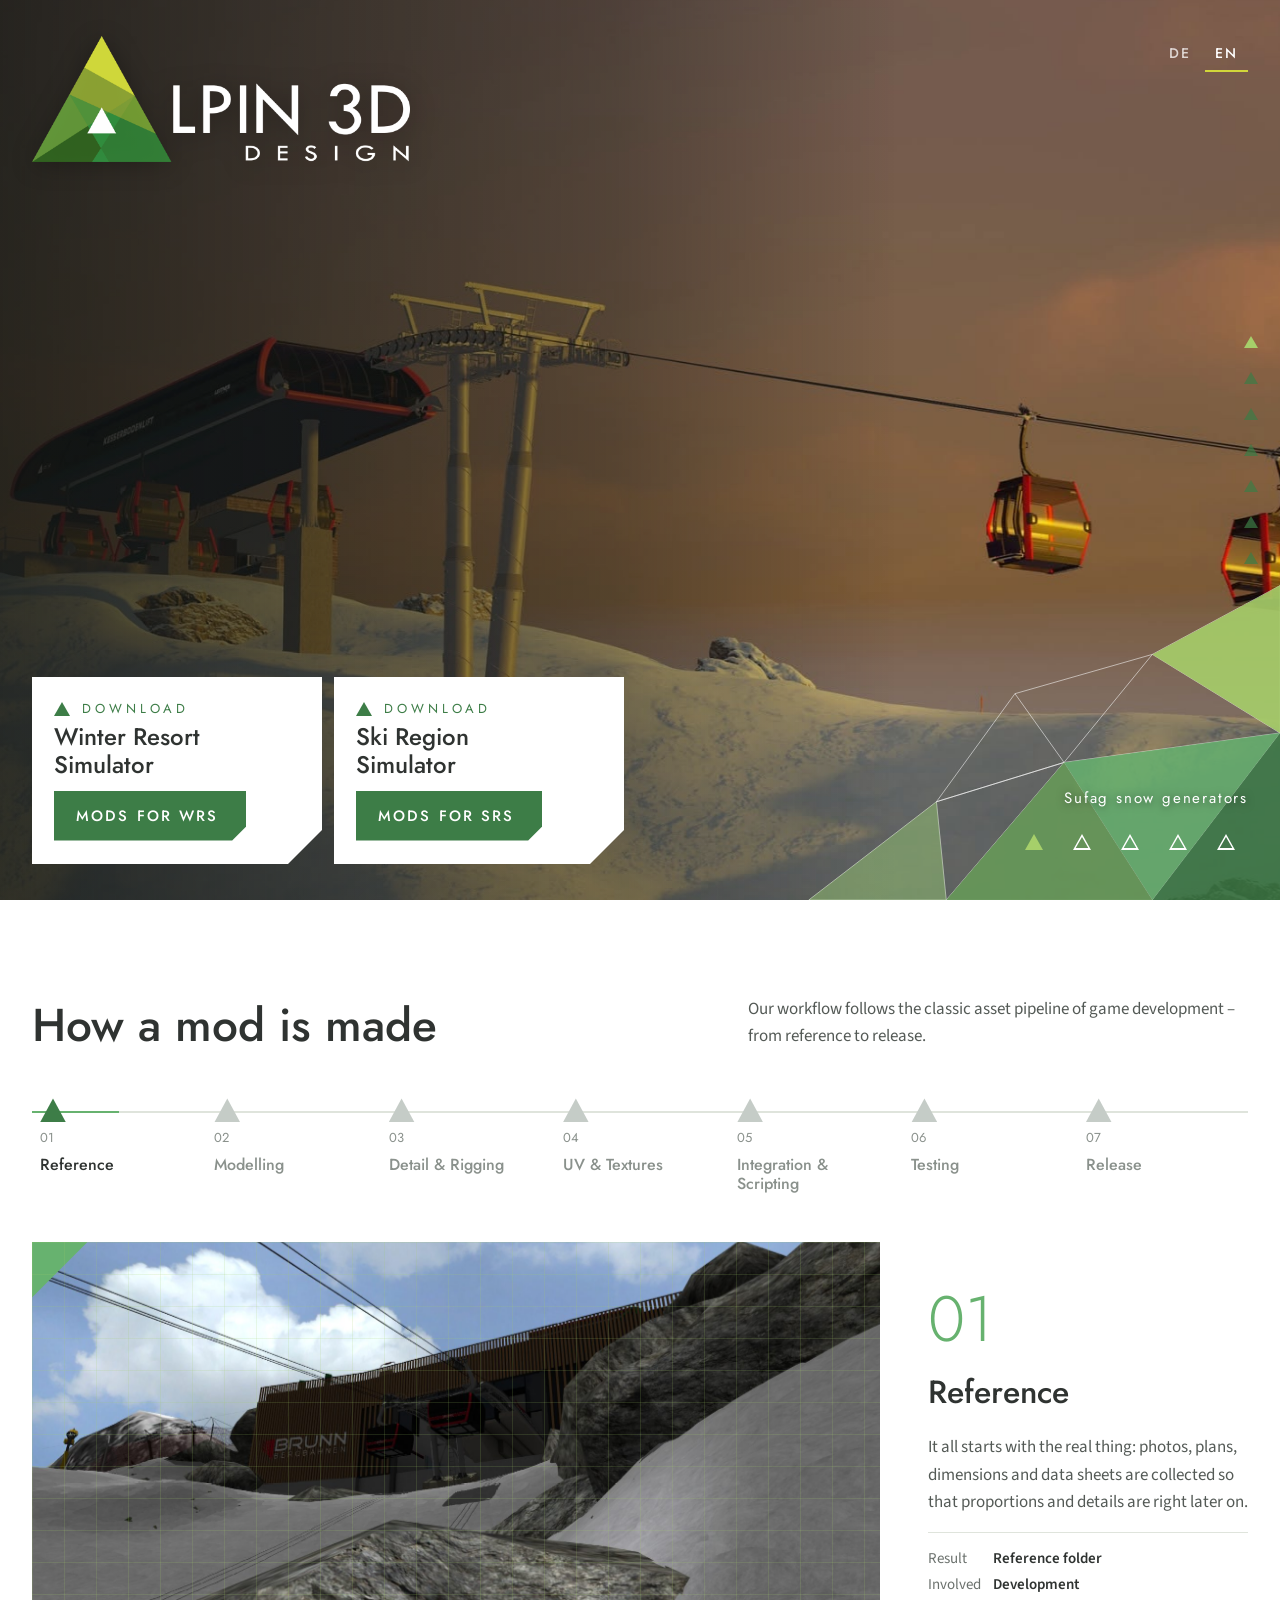
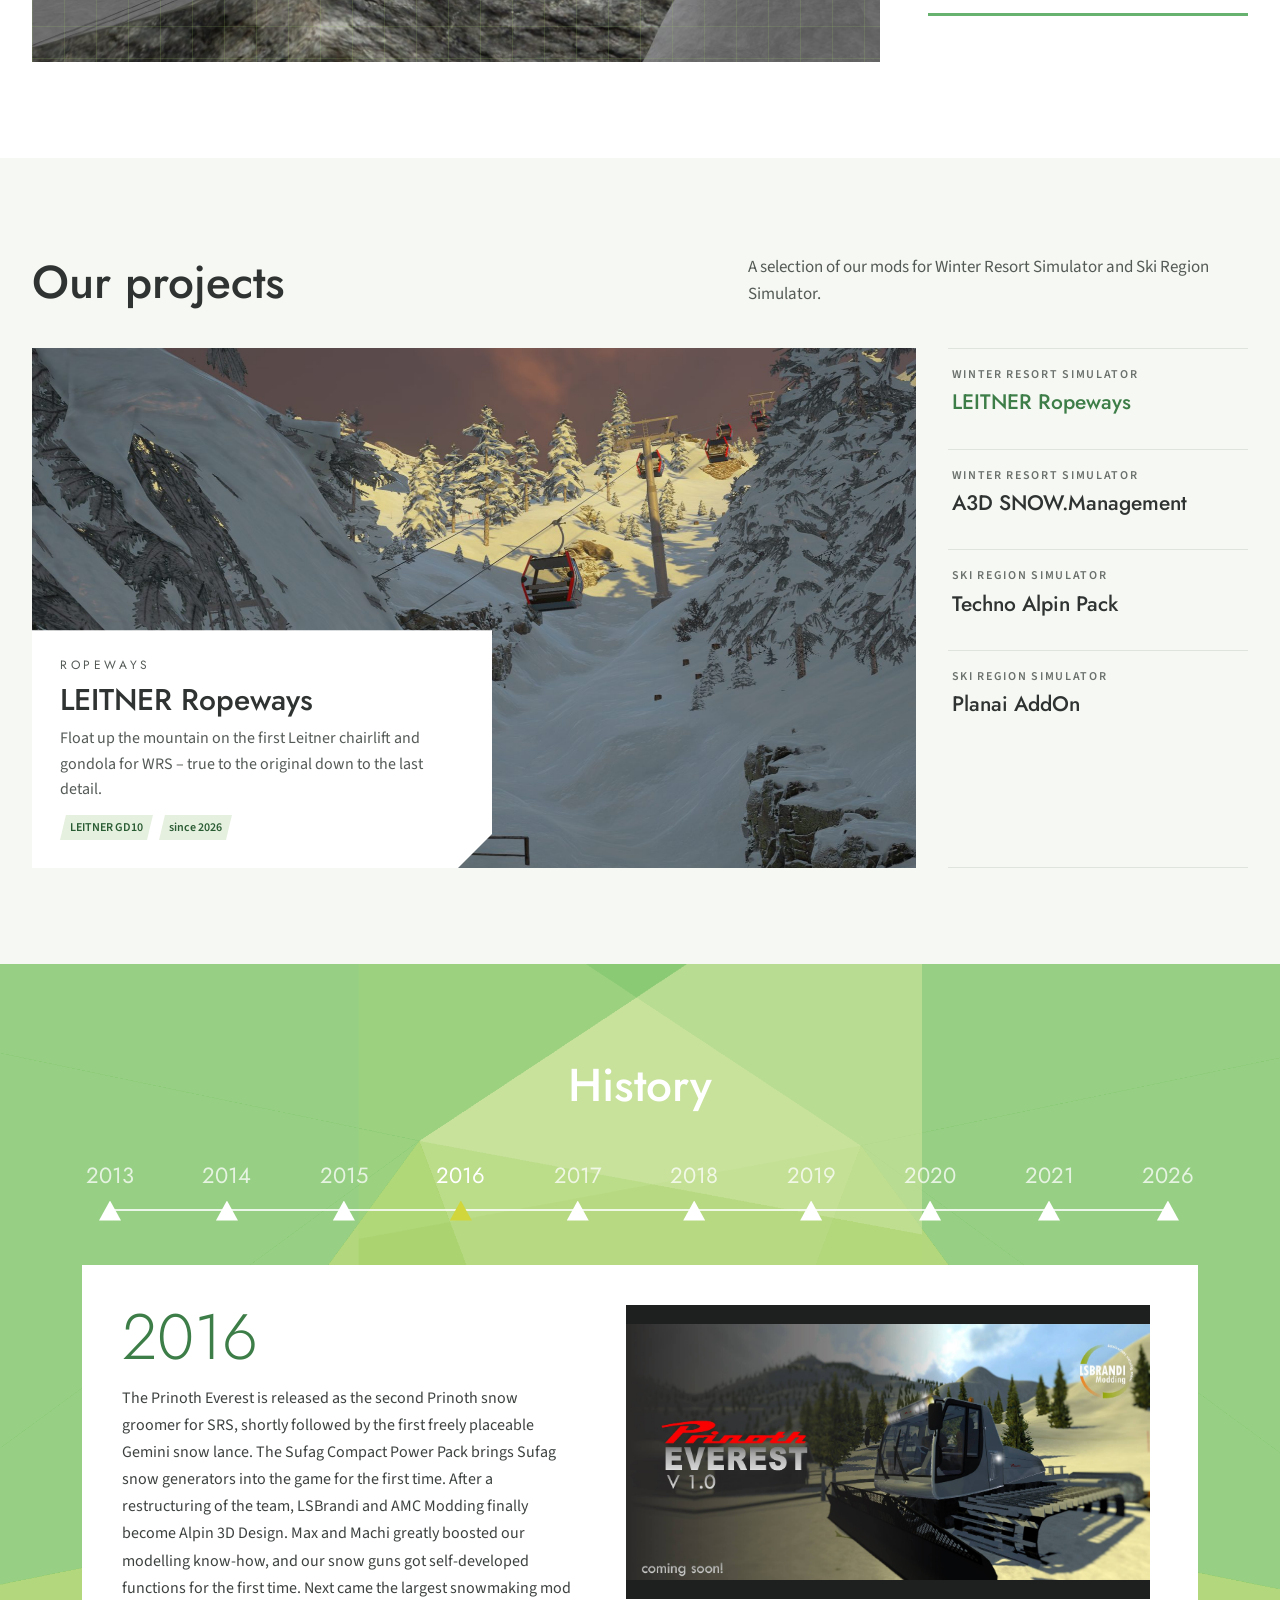
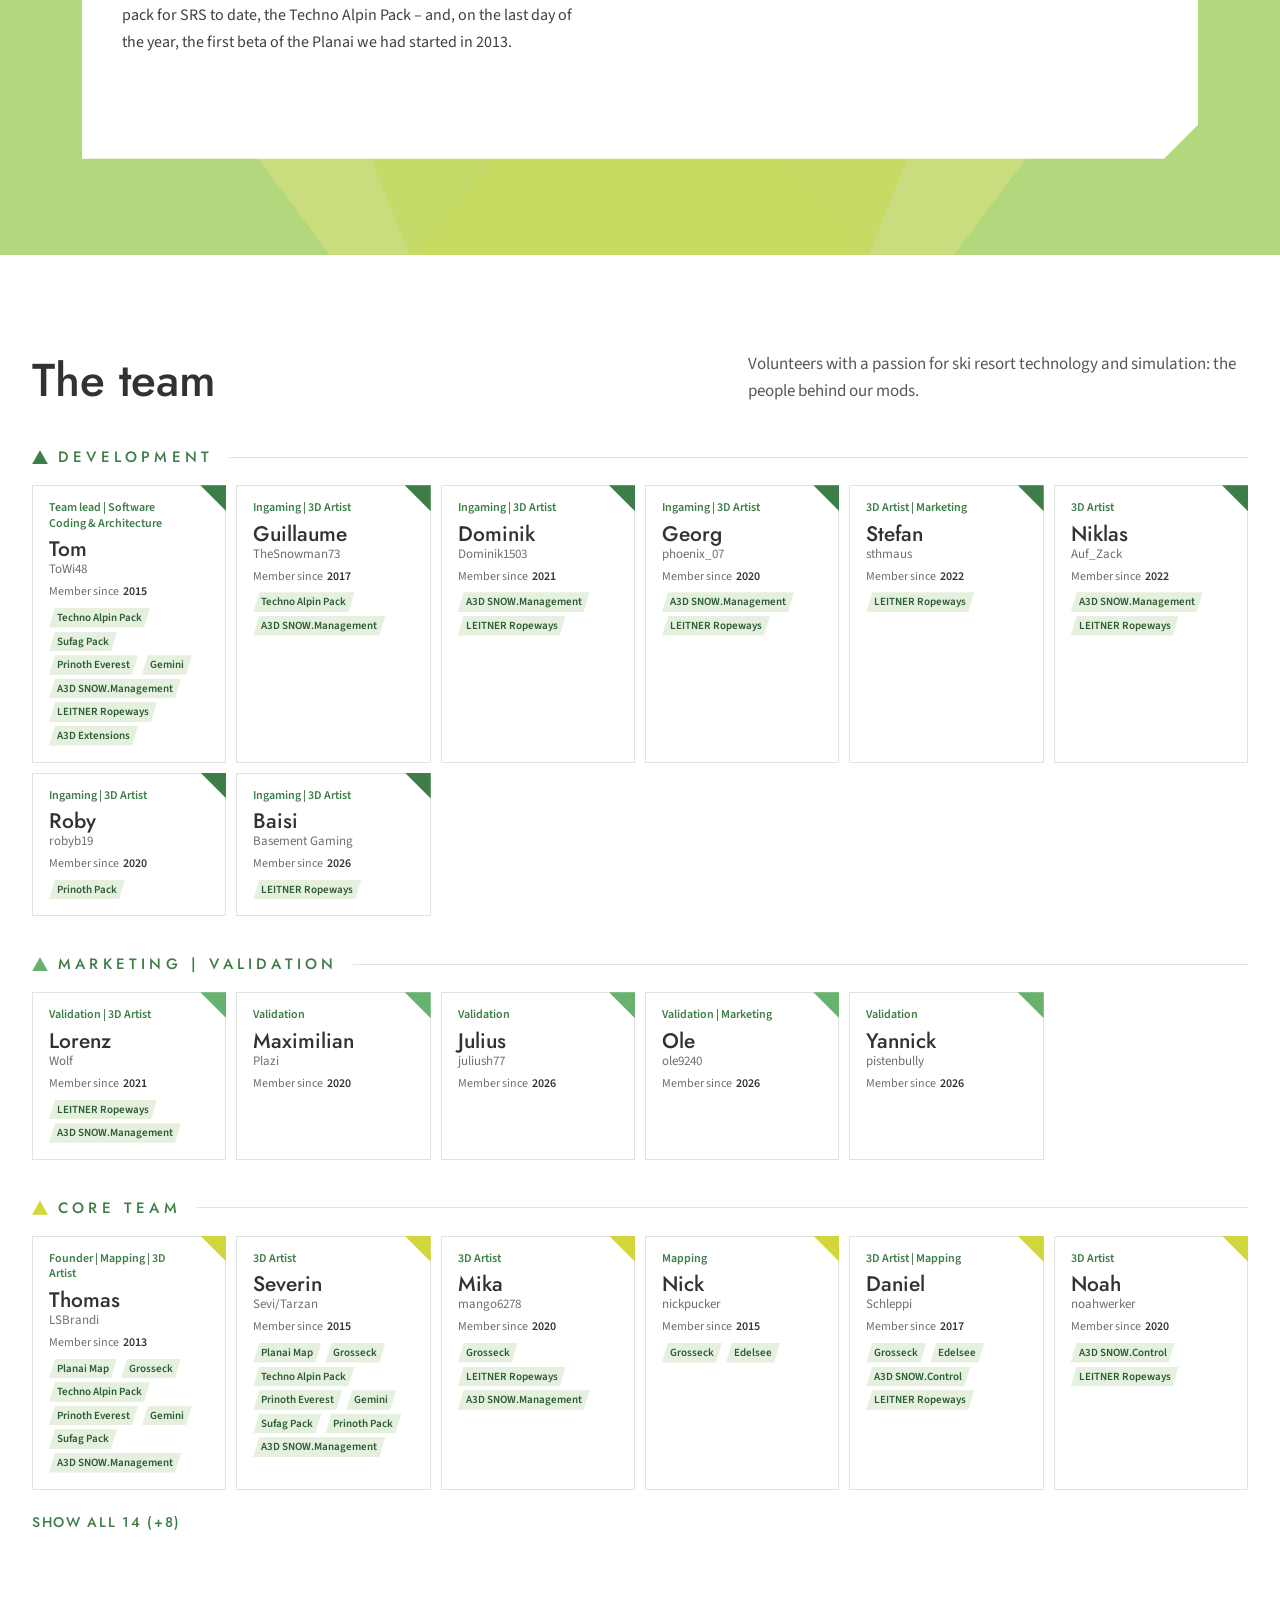
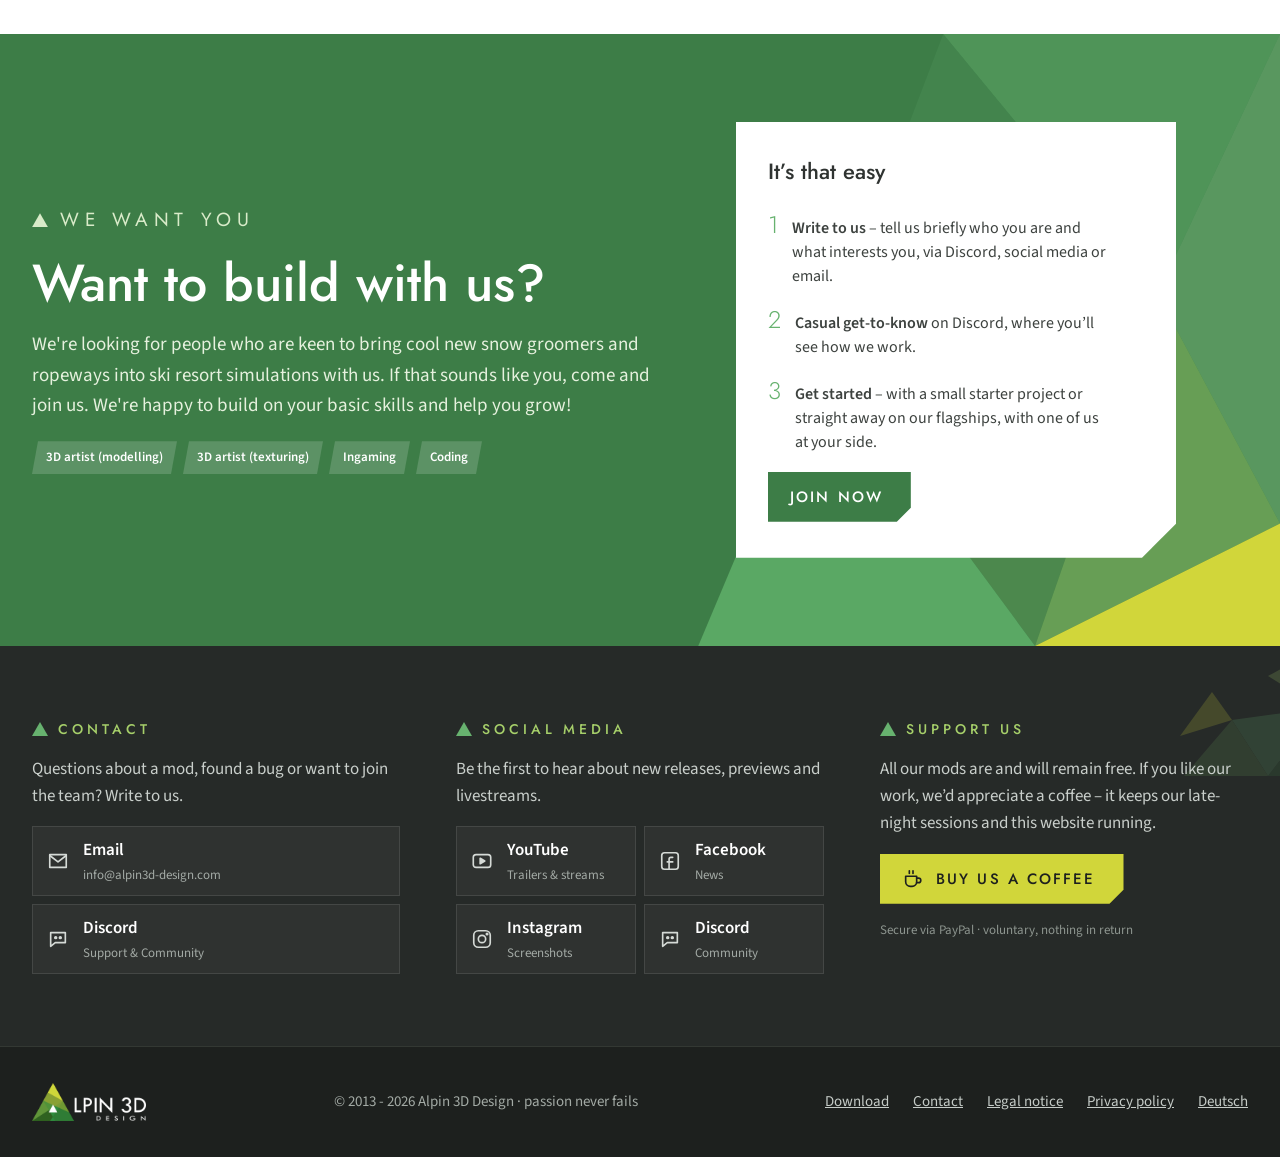
==== en/index.html @ 2a9f1af8 "added people and english version" ====
<!doctype html>
<html lang="en">
  <head>
    <meta charset="utf-8" />
    <meta name="viewport" content="width=device-width, initial-scale=1" />
    <title>
      Alpin 3D Design – Free Mods for Winter Resort Simulator &amp; Ski Region Simulator
    </title>
    <meta
      name="description"
      content="Free mods for Winter Resort Simulator (WRS 2) and Ski Region Simulator: LEITNER ropeways, A3D SNOW.Management with Sufag, Techno Alpin and Lenco snow generators, Prinoth snow groomers and maps like the Planai."
    />
    <meta name="robots" content="index, follow, max-image-preview:large" />
    <meta name="author" content="Alpin 3D Design" />
    <meta name="theme-color" content="#3d7d47" />
    <!-- Domain anpassen, falls die Seite unter einer anderen Adresse läuft -->
    <link rel="canonical" href="https://alpin3d-design.com/en/" />
    <!-- Sprachversionen (Gegenstück in ../index.html) -->
    <link rel="alternate" hreflang="de" href="https://alpin3d-design.com/" />
    <link rel="alternate" hreflang="en" href="https://alpin3d-design.com/en/" />
    <link
      rel="alternate"
      hreflang="x-default"
      href="https://alpin3d-design.com/en/"
    />

    <!-- Vorschau beim Teilen (Discord, Facebook, WhatsApp, X …) -->
    <meta property="og:type" content="website" />
    <meta property="og:locale" content="en_US" />
    <meta property="og:locale:alternate" content="de_DE" />
    <meta property="og:site_name" content="Alpin 3D Design" />
    <meta property="og:url" content="https://alpin3d-design.com/en/" />
    <meta
      property="og:title"
      content="Alpin 3D Design – Free Mods for WRS &amp; SRS"
    />
    <meta
      property="og:description"
      content="LEITNER ropeways, snow generators, snow groomers and ski resorts – free for Winter Resort Simulator and Ski Region Simulator."
    />
    <meta
      property="og:image"
      content="https://alpin3d-design.com/assets/img/gondelbahn-abend.jpg"
    />
    <meta property="og:image:width" content="1920" />
    <meta property="og:image:height" content="1096" />
    <meta
      property="og:image:alt"
      content="LEITNER gondola lift at dusk in Winter Resort Simulator"
    />
    <meta name="twitter:card" content="summary_large_image" />

    <script type="application/ld+json">
      {
        "@context": "https://schema.org",
        "@graph": [
          {
            "@type": "Organization",
            "@id": "https://alpin3d-design.com/#org",
            "name": "Alpin 3D Design",
            "alternateName": ["A3D", "LSBrandi Modding"],
            "url": "https://alpin3d-design.com/",
            "logo": "https://alpin3d-design.com/assets/img/logo.png",
            "foundingDate": "2013",
            "slogan": "passion never fails",
            "email": "info@alpin3d-design.com",
            "sameAs": [
              "https://www.youtube.com/@Alpin3DDesign",
              "https://www.facebook.com/alpin3ddesign",
              "https://www.instagram.com/alpin3ddesign/",
              "https://steamcommunity.com/id/alpin3d-design/myworkshopfiles/"
            ]
          },
          {
            "@type": "WebSite",
            "@id": "https://alpin3d-design.com/en/#website",
            "url": "https://alpin3d-design.com/en/",
            "name": "Alpin 3D Design",
            "inLanguage": "en",
            "publisher": { "@id": "https://alpin3d-design.com/#org" }
          }
        ]
      }
    </script>

    <link rel="icon" href="../assets/img/favicon.png" type="image/png" />
    <link rel="apple-touch-icon" href="../assets/img/favicon.png" />
    <link
      rel="preload"
      href="../assets/img/leitner_bs.jpg"
      as="image"
      fetchpriority="high"
    />
    <link
      rel="preload"
      href="../assets/fonts/source-sans-3-latin-400-normal.woff2"
      as="font"
      type="font/woff2"
      crossorigin
    />
    <link rel="stylesheet" href="../css/fonts.css" />
    <link rel="stylesheet" href="../css/base.css" />
    <link rel="stylesheet" href="../css/railnav.css" />
    <link rel="stylesheet" href="../css/hero.css" />
    <link rel="stylesheet" href="../css/workflow.css" />
    <link rel="stylesheet" href="../css/projects.css" />
    <link rel="stylesheet" href="../css/history.css" />
    <link rel="stylesheet" href="../css/team.css" />
    <link rel="stylesheet" href="../css/join.css" />
    <link rel="stylesheet" href="../css/contact.css" />
    <script src="../js/main.js" defer></script>
  </head>
  <body>
    <main>
    <!-- =====================================================================
     TITELSEITE
     Eine Slide = ein <article class="hero__slide"> mit Bild und drei Texten.
     data-label = Beschriftung rechts unten. Intervall: data-interval (ms).
     ===================================================================== -->
    <section id="top" class="hero" data-nav="Home" data-interval="6500">
      <div class="container hero__inner">
        <a class="hero__logo" href="#top"
          ><img src="../assets/img/logo.png" alt="Alpin 3D Design" width="1200" height="400" /></a>
        <nav class="lang-switch" aria-label="Language">
          <a href="../index.html" lang="de" hreflang="de">DE</a>
          <a href="index.html" lang="en" aria-current="page">EN</a>
        </nav>
        <h1 class="sr-only">
          Alpin 3D Design – free mods for Winter Resort Simulator and Ski Region Simulator
        </h1>

        <div class="hero__slides">
          <article class="hero__slide" data-label="Sufag snow generators">
            <img
              class="focus-right hero__img"
              src="../assets/img/leitner_bs.jpg"
              alt="LEITNER chairlift in Winter Resort Simulator 2" width="2048" height="1077" fetchpriority="high" />
            <!-- <div class="hero__copy">
              <p class="eyebrow">Beschneiung · 100 % kostenlos</p>
              <h2>Schnee auf Knopfdruck.</h2>
              <p>
                Detailgetreue Schneeerzeuger von Sufag und Techno Alpin – mit
                Bedienpanel, Lichtern und Animationen, frei platzierbar auf
                deiner Piste.
              </p>
            </div> -->
          </article>

          <article
            class="hero__slide"
            data-label="Gondola lift · Winter Resort Simulator"
          >
            <img class="hero__img" src="../assets/img/gondelbahn-wrs.jpg" alt="Gondola lift in Winter Resort Simulator" width="1920" height="1077" loading="lazy" decoding="async" />
            <!-- <div class="hero__copy">
              <p class="eyebrow">Seilbahnen · Winter Resort Simulator</p>
              <h2>Wintersport, Polygon für Polygon.</h2>
              <p>
                Moderne Umlaufbahnen mit Stationen, Stützen und Kabinen –
                originalgetreu nachgebaut und kostenlos für dein Skigebiet.
              </p>
            </div> -->
          </article>

          <article
            class="hero__slide"
            data-label="Project Brunn · Ski Region Simulator"
          >
            <img class="hero__img" src="../assets/img/brunn.jpg" alt="Leitner 3S cable car from Project Brunn in Ski Region Simulator" width="1800" height="1013" loading="lazy" decoding="async" />
            <!-- <div class="hero__copy">
              <p class="eyebrow">Projekt Brunn · Ski Region Simulator</p>
              <h2>Die erste 3S-Bahn im Spiel.</h2>
              <p>
                Mit Projekt Brunn kam die erste Leitner 3S Seilbahn in den
                Ski Region Simulator – samt Bergstation nach dem Vorbild des
                Originals.
              </p>
            </div> -->
          </article>

          <article
            class="hero__slide"
            data-label="Techno Alpin Pack · Ski Region Simulator"
          >
            <img
              class="hero__img"
              src="../assets/img/techno-alpin-t60.jpg"
              alt="Techno Alpin T60 snow generator in Ski Region Simulator" width="1800" height="1013" loading="lazy" decoding="async" />
            <!-- <div class="hero__copy">
              <p class="eyebrow">Techno Alpin Pack · Ski Region Simulator</p>
              <h2>Unser größtes Beschneiungspack.</h2>
              <p>
                Das Techno Alpin Pack setzte neue Maßstäbe und brachte
                Neuerungen ins Spiel, die es so vorher nicht gab.
              </p>
            </div> -->
          </article>

          <article
            class="hero__slide"
            data-label="Snow groomers · Winter Resort Simulator"
          >
            <img class="hero__img" src="../assets/img/pistenfahrzeug.jpg" alt="Snow groomer in Winter Resort Simulator" width="1800" height="1012" loading="lazy" decoding="async" />
            <!-- <div class="hero__copy">
              <p class="eyebrow">Pistenfahrzeuge · Winter Resort Simulator</p>
              <h2>Perfekte Piste, jede Nacht.</h2>
              <p>
                Pistenfahrzeuge mit eigener Funktionalität – modelliert,
                gescriptet und von unseren Testern im Spiel geprüft.
              </p>
            </div> -->
          </article>
        </div>

        <div class="hero__bottom">
          <div id="download" class="downloads">
            <article class="download-card facet-card">
              <p class="eyebrow">Download</p>
              <h3>Winter Resort Simulator</h3>
              <a class="btn btn--green" href="https://steamcommunity.com/id/alpin3d-design/myworkshopfiles/">Mods for WRS</a>
            </article>
            <article class="download-card facet-card">
              <p class="eyebrow">Download</p>
              <h3>Ski Region Simulator</h3>
              <a class="btn btn--green" href="https://drive.google.com/drive/folders/1XLG9czihorrpy4SG9kkpmF5hon-z724I?usp=sharing">Mods for SRS</a>
            </article>
          </div>
          <div class="hero__nav">
            <p class="hero__label" aria-live="polite"></p>
            <div class="hero__dots"></div>
          </div>
        </div>
      </div>
      <img class="hero__mesh" src="../assets/img/mesh.svg" alt="" />
    </section>

    <!-- =====================================================================
     WORKFLOW
     Ein Schritt = ein <article class="step">. Nummer und Leiste entstehen
     automatisch. Bild-Varianten: step__media--contain, step__media--grid
     ===================================================================== -->
    <section
      id="workflow"
      class="section workflow"
      data-nav="Workflow"
      data-interval="7000"
    >
      <div class="container">
        <header class="section-head">
          <h2>How a mod is made</h2>
          <p>
            Our workflow follows the classic asset pipeline of game development – from reference to release.
          </p>
        </header>

        <div class="workflow__stage">
          <article class="step">
            <figure class="step__media step__media--grid">
              <img
                src="../assets/img/brunn.jpg"
                alt="Reference: Brunn top station" width="1800" height="1013" loading="lazy" decoding="async" />
            </figure>
            <div class="step__body">
              <h3>Reference</h3>
              <p>
                It all starts with the real thing: photos, plans, dimensions and data sheets are collected so that proportions and details are right later on.
              </p>
              <dl class="step__meta">
                <dt>Result</dt>
                <dd>Reference folder</dd>
                <dt>Involved</dt>
                <dd>Development</dd>
              </dl>
            </div>
          </article>

          <article class="step">
            <figure class="step__media step__media--contain">
              <img
                src="../assets/img/wireframe.png"
                alt="Wireframe model of a snow generator" width="769" height="1047" loading="lazy" decoding="async" />
            </figure>
            <div class="step__body">
              <h3>Modelling</h3>
              <p>
                Triangles become a mesh. We keep a clean polygon budget so the model runs smoothly even in large ski resorts.
              </p>
              <dl class="step__meta">
                <dt>Result</dt>
                <dd>Low-poly mesh</dd>
                <dt>Involved</dt>
                <dd>3D modelling</dd>
              </dl>
            </div>
          </article>

          <article class="step">
            <figure class="step__media">
              <img
                src="../assets/img/editor-modell.jpg"
                alt="Untextured model in the 3D editor" width="770" height="827" loading="lazy" decoding="async" />
            </figure>
            <div class="step__body">
              <h3>Detail &amp; Rigging</h3>
              <p>
                Parts are separated, pivot points set and moving parts prepared for animation – such as flaps, tillers or fans.
              </p>
              <dl class="step__meta">
                <dt>Result</dt>
                <dd>Animatable model</dd>
                <dt>Involved</dt>
                <dd>3D modelling</dd>
              </dl>
            </div>
          </article>

          <article class="step">
            <figure class="step__media">
              <img
                class="focus-right"
                src="../assets/img/everest.jpeg"
                alt="Textured Sufag snow generator" width="2048" height="1088" loading="lazy" decoding="async" />
            </figure>
            <div class="step__body">
              <h3>UV &amp; Textures</h3>
              <p>
                The model gets colour and surface detail, plus LOD levels and collision models for performance and physics.
              </p>
              <dl class="step__meta">
                <dt>Result</dt>
                <dd>Textures, LODs, collision</dd>
                <dt>Involved</dt>
                <dd>Texturing</dd>
              </dl>
            </div>
          </article>

          <article class="step">
            <figure class="step__media">
              <img
                class="focus-left"
                src="../assets/img/code.png"
                alt="Lua source code of a mod" width="1736" height="636" loading="lazy" decoding="async" />
            </figure>
            <div class="step__body">
              <h3>Integration &amp; Scripting</h3>
              <p>
                Export to the game format, configuration and scripts: only the Lua code makes switches, lights and snowmaking usable in the game.
              </p>
              <dl class="step__meta">
                <dt>Result</dt>
                <dd>Playable mod</dd>
                <dt>Involved</dt>
                <dd>Scripting</dd>
              </dl>
            </div>
          </article>

          <article class="step">
            <figure class="step__media">
              <img
                class="focus-right"
                src="../assets/img/pistenfahrzeug.jpg"
                alt="Snow groomer being tested" width="1800" height="1012" loading="lazy" decoding="async" />
            </figure>
            <div class="step__body">
              <h3>Testing</h3>
              <p>
                Our beta testers check every mod in the game for bugs, performance and usability. Any bugs found go back to development.
              </p>
              <dl class="step__meta">
                <dt>Result</dt>
                <dd>Bug list, approval</dd>
                <dt>Involved</dt>
                <dd>Testing</dd>
              </dl>
            </div>
          </article>

          <article class="step">
            <figure class="step__media">
              <img
                src="../assets/img/gondelbahn-wrs.jpg"
                alt="Finished gondola lift in the game" width="1920" height="1077" loading="lazy" decoding="async" />
            </figure>
            <div class="step__body">
              <h3>Release</h3>
              <p>
                Screenshots, trailer and announcement – then the mod goes online for free, for Winter Resort Simulator or Ski Region Simulator.
              </p>
              <dl class="step__meta">
                <dt>Result</dt>
                <dd>Released mod</dd>
                <dt>Involved</dt>
                <dd>Marketing</dd>
              </dl>
            </div>
          </article>
        </div>
      </div>
    </section>

    <!-- =====================================================================
     PROJEKTE
     Ein Projekt = ein <article class="project">. data-sim erscheint in der
     Liste rechts, die automatisch erzeugt wird.
     ===================================================================== -->
    <section id="projects" class="section section--paper" data-nav="Projects">
      <div class="container">
        <header class="section-head">
          <h2>Our projects</h2>
          <p>
            A selection of our mods for Winter Resort Simulator and Ski Region Simulator.
          </p>
        </header>

        <div class="projects" data-interval="6000">
          <div class="projects__stage">
            <article class="project" data-sim="Winter Resort Simulator">
              <img
                class="project__img"
                src="../assets/img/gondelbahn-abend.jpg"
                alt="LEITNER Ropeways" width="1920" height="1096" loading="lazy" decoding="async" />
              <div class="project__card facet-card">
                <p class="eyebrow">Ropeways</p>
                <h3>LEITNER Ropeways</h3>
                <p>
                  Float up the mountain on the first Leitner chairlift and gondola for WRS – true to the original down to the last detail.
                </p>
                <ul class="tags">
                  <li>LEITNER GD10</li>
                  <li>since 2026</li>
                </ul>
              </div>
            </article>

            <article class="project" data-sim="Winter Resort Simulator">
              <img
                class="focus-right project__img"
                src="../assets/img/pistenfahrzeug.jpg"
                alt="Snow groomer" width="1800" height="1012" loading="lazy" decoding="async" />
              <div class="project__card facet-card">
                <p class="eyebrow">Vehicles &amp; snow generators</p>
                <h3>A3D SNOW.Management</h3>
                <p>
                  Highly detailed snow groomers and snow guns by Prinoth, Sufag, Techno Alpin and Lenco.
                </p>
                <ul class="tags">
                  <li>Sufag Peak</li>
                  <li>Sufag Compact Power</li>
                  <li>Lenco</li>
                  <li>Prinoth Bison</li>
                </ul>
              </div>
            </article>

            <article class="project" data-sim="Ski Region Simulator">
              <img
                class="focus-right project__img"
                src="../assets/img/techno-alpin-t60.jpg"
                alt="Techno Alpin T60" width="1800" height="1013" loading="lazy" decoding="async" />
              <div class="project__card facet-card">
                <p class="eyebrow">Snowmaking</p>
                <h3>Techno Alpin Pack</h3>
                <p>
                  Our largest snowmaking mod pack for Ski Region Simulator to date – featuring all of Techno Alpin's flagships.
                </p>
                <ul class="tags">
                  <li>T60</li>
                  <li>TF10</li>
                  <li>T40</li>
                  <li>M18</li>
                  <li>Piano</li>
                  <li>Snow lances</li>
                </ul>
              </div>
            </article>

            <article class="project" data-sim="Ski Region Simulator">
              <img
                class="focus-right project__img"
                src="../assets/img/planai.jpg"
                alt="Planai AddOn" width="2048" height="1151" loading="lazy" decoding="async" />
              <div class="project__card facet-card">
                <p class="eyebrow">Maps</p>
                <h3>Planai AddOn</h3>
                <p>
                  The Planai add-on extends Ski Region Simulator with a detailed recreation of the Planai in Schladming and the Planai Beast.
                </p>
                <ul class="tags">
                  <li>Planai Schladming</li>
                  <li>Planai Beast</li>
                </ul>
              </div>
            </article>
          </div>
        </div>
      </div>
    </section>

    <!-- =====================================================================
     GESCHICHTE
     Ein Jahr = ein <li class="timeline__entry">. Die Jahresleiste entsteht
     automatisch. class="is-active" legt das Startjahr fest.
     ===================================================================== -->
    <section id="history" class="section history" data-nav="History">
      <div class="container">
        <header class="section-head section-head--center">
          <h2>History</h2>
        </header>

        <ol class="timeline">
          <li class="timeline__entry facet-card">
            <h3>2013</h3>
            <p>
              Thomas Brandl founds LSBrandi and AMC Modding. The goal: a true-to-life recreation of the Planai in Schladming!
            </p>
            <div class="gallery">
              <img
                src="../assets/img/planai_2013.jpeg"
                alt="First version of the Planai Schladming in Ski Region Simulator (2013)"
                width="943"
                height="753"
                loading="lazy"
                decoding="async"
              />
            </div>
          </li>
          <li class="timeline__entry facet-card">
            <h3>2014</h3>
            <p>
              The Planai keeps growing, and more and more people join the ambitious project – the only recreation of a real ski resort in Giants Software's Ski Region Simulator. We were happy to welcome Veit and Simon to the team.
            </p>
            <div class="gallery">
              <img
                src="../assets/img/planai_2014.jpg"
                alt="Expansion of the Planai map in Ski Region Simulator (2014)"
                width="1920"
                height="1080"
                loading="lazy"
                decoding="async"
              />
            </div>
          </li>
          <li class="timeline__entry facet-card">
            <h3>2015</h3>
            <p>
              The first TF10 pack is released, laying the foundation for the later Techno Alpin Pack. LSBrandi Modding's first map, Grosseck, also goes online. Along the way, modders from the well-known Mountain Modding team start supporting Mr Brandl's projects – which is how Sevi, Nick, Tim and Tom joined the team.
            </p>
            <div class="gallery">
              <img
                src="../assets/img/grosseck_2015.jpg"
                alt="Grosseck – LSBrandi Modding's first map for Ski Region Simulator"
                width="1500"
                height="842"
                loading="lazy"
                decoding="async"
              />
            </div>
          </li>
          <li class="timeline__entry facet-card is-active">
            <h3>2016</h3>
            <p>
              The Prinoth Everest is released as the second Prinoth snow groomer for SRS, shortly followed by the first freely placeable Gemini snow lance. The Sufag Compact Power Pack brings Sufag snow generators into the game for the first time. After a restructuring of the team, LSBrandi and AMC Modding finally become Alpin 3D Design. Max and Machi greatly boosted our modelling know-how, and our snow guns got self-developed functions for the first time. Next came the largest snowmaking mod pack for SRS to date, the Techno Alpin Pack – and, on the last day of the year, the first beta of the Planai we had started in 2013.
            </p>
            <div class="gallery">
              <img
                src="../assets/img/prinoth_2016.jpg"
                alt="Prinoth Everest snow groomer for Ski Region Simulator"
                width="2928"
                height="1431"
                loading="lazy"
                decoding="async"
              />
            </div>
          </li>
          <li class="timeline__entry facet-card">
            <h3>2017</h3>
            <p>
              Project Brunn with the first Leitner 3S cable car is announced. With the Snow.Manager we also create our first piece of software that runs independently of SRS and makes changing seasons much easier. We also started a project we would never finish: Artificial Snow Control, ASC for short. As a snowmaking management system, this script mod was meant to enable realistic snowmaking through central control, weather, pumping stations and realistic operation of all snow generators – including third-party ones. However, Winter Resort Simulator, the successor to SRS, came out first.
            </p>
            <div class="gallery">
              <img
                src="../assets/img/brunn_2017.jpg"
                alt="Project Brunn with the Leitner 3S cable car in Ski Region Simulator"
                width="1920"
                height="1080"
                loading="lazy"
                decoding="async"
              />
              <img
                src="../assets/img/brunn.jpg"
                alt="Top station of the 3S cable car from Project Brunn"
                width="1800"
                height="1013"
                loading="lazy"
                decoding="async"
              />
            </div>
          </li>
          <li class="timeline__entry facet-card">
            <h3>2018</h3>
            <p>
              We kick off the year with a livestream: 6 years of LSBrandi Modding &amp; Alpin 3D Design. Never before had so many projects been running at once. We released a big update for the Sufag Pack with the Peak and every tower variant. It also included the first spin-off from our ASC: the realistic start-up behaviour of a snow gun. Another map saw the light of day – Edelsee, and with it our first in-house ropeway control system, RWC. Together with Snowman73 we managed to make the Techno Alpin lance pack available for free to everyone at the end of the year.
            </p>
            <div class="gallery">
              <img
                src="../assets/img/edelsee_2018.jpg"
                alt="Edelsee map with our own ropeway control system RWC"
                width="1600"
                height="900"
                loading="lazy"
                decoding="async"
              />
            </div>
          </li>
          <li class="timeline__entry facet-card">
            <h3>2019</h3>
            <p>
              While the scene was abuzz about a newly announced simulation game, we kept working hard on Edelsee, our snow gun control system ASC and our new ropeway control system RWC. Thanks to this, in February we were able to build a Leitner Telemix lift for the first time – with save-game and multiplayer support, built from scratch, of course!
            </p>
            <div class="gallery">
              <img
                src="../assets/img/edelsee_2019.jpg"
                alt="Leitner Telemix lift on the Edelsee map"
                width="1600"
                height="900"
                loading="lazy"
                decoding="async"
              />
            </div>
          </li>
          <li class="timeline__entry facet-card">
            <h3>2020</h3>
            <p>
              This was the year: WRS was out, the modding tools were too, so together with SRTD we released our well-known Sufag Pack from SRS here as well – with the same features, of course. Over the following years it was continually expanded with snow generators from Techno Alpin and Lenco as well as snow groomers from Prinoth, so it was soon renamed A3D SNOW.Management. With almost 25,000 subscribers and 5 stars, it is now the most downloaded mod for Winter Resort Simulator 2. Roby also significantly expanded our Prinoth Pack for SRS.
            </p>
            <div class="gallery">
              <img
                src="../assets/img/WRS2020.jpg"
                alt="Sufag snow generators in Winter Resort Simulator"
                width="2048"
                height="1152"
                loading="lazy"
                decoding="async"
              />
            </div>
          </li>
          <li class="timeline__entry facet-card">
            <h3>2021</h3>
            <p>
              Alongside numerous updates to our SNOW.Management pack, one team took on an update of Grosseck, our map released in 2016. The major investments in expanding the ski resort, once advertised on the map, finally became reality. The map gained a whole new area: the Hochalm. This update will probably remain our last release for Ski Region Simulator – and with it the only use of our own ropeway control system, which we had worked towards for almost 8 years.
            </p>
            <div class="gallery">
              <img
                src="../assets/img/grosseck_2021.jpg"
                alt="Grosseck update with the new Hochalm area"
                width="2048"
                height="1152"
                loading="lazy"
                decoding="async"
              />
            </div>
          </li>
          <li class="timeline__entry facet-card">
            <h3>2026</h3>
            <p>
              In the years that followed we kept maintaining A3D SNOW.Management and ported it to WRS Season 2. At the same time we were eagerly waiting for the first modders to bring Leitner Ropeways, the second major ropeway manufacturer from South Tyrol, into the game. When that didn't happen for quite a while, we decided – having represented Leitner in simulations for 10 years by now – to do it for WRS 2 ourselves. Driven by Dominik, Georg and Niklas, two chairlifts from very different model series were created over the years, which we released at the beginning of the year together with our implementation of the LEITCONTROL control system. At the end of 2026, driven by Stefan and Baisi, the expansion with two gondola lifts followed.
            </p>
            <div class="gallery">
              <img
                src="../assets/img/leitner_2026.jpg"
                alt="LEITNER Ropeways lift in Winter Resort Simulator 2"
                width="2048"
                height="1152"
                loading="lazy"
                decoding="async"
              />
              <img
                src="../assets/img/leitner_bs.jpg"
                alt="LEITNER chairlift with LEITCONTROL control system in WRS 2"
                width="2048"
                height="1077"
                loading="lazy"
                decoding="async"
              />
              <img
                src="../assets/img/gondelbahn-abend.jpg"
                alt="LEITNER gondola lift at dusk in Winter Resort Simulator 2"
                width="1920"
                height="1096"
                loading="lazy"
                decoding="async"
              />
            </div>
          </li>
        </ol>
      </div>
    </section>

    <!-- =====================================================================
     TEAM
     Eine Person = ein <article class="member">. Karten brechen automatisch um.
     Gruppenfarbe: team-group--dev | --marketing | --testing | --core
     ===================================================================== -->
    <section id="team" class="section" data-nav="Team">
      <div class="container">
        <header class="section-head">
          <h2>The team</h2>
          <p>
            Volunteers with a passion for ski resort technology and simulation: the people behind our mods.
          </p>
        </header>

        <div class="team">
          <section class="team-group team-group--dev">
            <h3>Development</h3>
            <div class="members">
              <article class="member">
                <p class="member__role">Team lead | Software Coding & Architecture</p>
                <h4>Tom</h4>
                <p class="member__nick">ToWi48</p>
                <dl>
                  <dt>Member since</dt>
                  <dd>2015</dd>
                </dl>
                <ul class="tags">
                  <li>Techno Alpin Pack</li>
                  <li>Sufag Pack</li>
                  <li>Prinoth Everest</li>
                  <li>Gemini</li>
                  <li>A3D SNOW.Management</li>
                  <li>LEITNER Ropeways</li>
                  <li>A3D Extensions</li>
                </ul>
              </article>
              <article class="member">
                <p class="member__role">Ingaming | 3D Artist</p>
                <h4>Guillaume</h4>
                <p class="member__nick">TheSnowman73</p>
                <dl>
                  <dt>Member since</dt>
                  <dd>2017</dd>
                </dl>
                <ul class="tags">
                  <li>Techno Alpin Pack</li>
                  <li>A3D SNOW.Management</li>
                </ul>
              </article>
              <article class="member">
                <p class="member__role">Ingaming | 3D Artist</p>
                <h4>Dominik</h4>
                <p class="member__nick">Dominik1503</p>
                <dl>
                  <dt>Member since</dt>
                  <dd>2021</dd>
                </dl>
                <ul class="tags">
                  <li>A3D SNOW.Management</li>
                  <li>LEITNER Ropeways</li>
                </ul>
              </article>
              <article class="member">
                <p class="member__role">Ingaming | 3D Artist</p>
                <h4>Georg</h4>
                <p class="member__nick">phoenix_07</p>
                <dl>
                  <dt>Member since</dt>
                  <dd>2020</dd>
                </dl>
                <ul class="tags">
                  <li>A3D SNOW.Management</li>
                  <li>LEITNER Ropeways</li>
                </ul>
              </article>
              <article class="member">
                <p class="member__role">3D Artist | Marketing</p>
                <h4>Stefan</h4>
                <p class="member__nick">sthmaus</p>
                <dl>
                  <dt>Member since</dt>
                  <dd>2022</dd>
                </dl>
                <ul class="tags">
                  <li>LEITNER Ropeways</li>
                </ul>
              </article>
              <article class="member">
                <p class="member__role">3D Artist</p>
                <h4>Niklas</h4>
                <p class="member__nick">Auf_Zack</p>
                <dl>
                  <dt>Member since</dt>
                  <dd>2022</dd>
                </dl>
                <ul class="tags">
                  <li>A3D SNOW.Management</li>
                  <li>LEITNER Ropeways</li>
                </ul>
              </article>
              <article class="member">
                <p class="member__role">Ingaming | 3D Artist</p>
                <h4>Roby</h4>
                <p class="member__nick">robyb19</p>
                <dl>
                  <dt>Member since</dt>
                  <dd>2020</dd>
                </dl>
                <ul class="tags">
                  <li>Prinoth Pack</li>
                </ul>
              </article>
              <article class="member">
                <p class="member__role">Ingaming | 3D Artist</p>
                <h4>Baisi</h4>
                <p class="member__nick">Basement Gaming</p>
                <dl>
                  <dt>Member since</dt>
                  <dd>2026</dd>
                </dl>
                <ul class="tags">
                  <li>LEITNER Ropeways</li>
                </ul>
              </article>
            </div>
          </section>

          <section class="team-group team-group--marketing">
            <h3>Marketing | Validation</h3>
            <div class="members">
              <article class="member">
                <p class="member__role">Validation | 3D Artist</p>
                <h4>Lorenz</h4>
                <p class="member__nick">Wolf</p>
                <dl>
                  <dt>Member since</dt>
                  <dd>2021</dd>
                </dl>
                <ul class="tags">
                  <li>LEITNER Ropeways</li>
                  <li>A3D SNOW.Management</li>
                </ul>
              </article>
              <article class="member">
                <p class="member__role">Validation</p>
                <h4>Maximilian</h4>
                <p class="member__nick">Plazi</p>
                <dl>
                  <dt>Member since</dt>
                  <dd>2020</dd>
                </dl>
              </article>
              <article class="member">
                <p class="member__role">Validation</p>
                <h4>Julius</h4>
                <p class="member__nick">juliush77</p>
                <dl>
                  <dt>Member since</dt>
                  <dd>2026</dd>
                </dl>
              </article>
              <article class="member">
                <p class="member__role">Validation | Marketing</p>
                <h4>Ole</h4>
                <p class="member__nick">ole9240</p>
                <dl>
                  <dt>Member since</dt>
                  <dd>2026</dd>
                </dl>
              </article>
              <article class="member">
                <p class="member__role">Validation</p>
                <h4>Yannick</h4>
                <p class="member__nick">pistenbully</p>
                <dl>
                  <dt>Member since</dt>
                  <dd>2026</dd>
                </dl>
              </article>
            </div>
          </section>

          <section class="team-group team-group--core" data-show="6">
            <h3>Core team</h3>
            <div class="members">
              <article class="member">
                <p class="member__role">Founder | Mapping | 3D Artist</p>
                <h4>Thomas</h4>
                <p class="member__nick">LSBrandi</p>
                <dl>
                  <dt>Member since</dt>
                  <dd>2013</dd>
                </dl>
                <ul class="tags">
                  <li>Planai Map</li>
                  <li>Grosseck</li>
                  <li>Techno Alpin Pack</li>
                  <li>Prinoth Everest</li>
                  <li>Gemini</li>
                  <li>Sufag Pack</li>
                  <li>A3D SNOW.Management</li>
                </ul>
              </article>
              <article class="member">
                <p class="member__role">3D Artist</p>
                <h4>Severin</h4>
                <p class="member__nick">Sevi/Tarzan</p>
                <dl>
                  <dt>Member since</dt>
                  <dd>2015</dd>
                </dl>
                <ul class="tags">
                  <li>Planai Map</li>
                  <li>Grosseck</li>
                  <li>Techno Alpin Pack</li>
                  <li>Prinoth Everest</li>
                  <li>Gemini</li>
                  <li>Sufag Pack</li>
                  <li>Prinoth Pack</li>
                  <li>A3D SNOW.Management</li>
                </ul>
              </article>
              <article class="member">
                <p class="member__role">3D Artist</p>
                <h4>Mika</h4>
                <p class="member__nick">mango6278</p>
                <dl>
                  <dt>Member since</dt>
                  <dd>2020</dd>
                </dl>
                <ul class="tags">
                  <li>Grosseck</li>
                  <li>LEITNER Ropeways</li>
                  <li>A3D SNOW.Management</li>
                </ul>
              </article>
              <article class="member">
                <p class="member__role">Mapping</p>
                <h4>Nick</h4>
                <p class="member__nick">nickpucker</p>
                <dl>
                  <dt>Member since</dt>
                  <dd>2015</dd>
                </dl>
                <ul class="tags">
                  <li>Grosseck</li>
                  <li>Edelsee</li>
                </ul>
              </article>
              <article class="member">
                <p class="member__role">3D Artist | Mapping</p>
                <h4>Daniel</h4>
                <p class="member__nick">Schleppi</p>
                <dl>
                  <dt>Member since</dt>
                  <dd>2017</dd>
                </dl>
                <ul class="tags">
                  <li>Grosseck</li>
                  <li>Edelsee</li>
                  <li>A3D SNOW.Control</li>
                  <li>LEITNER Ropeways</li>
                </ul>
              </article>
              <article class="member">
                <p class="member__role">3D Artist</p>
                <h4>Noah</h4>
                <p class="member__nick">noahwerker</p>
                <dl>
                  <dt>Member since</dt>
                  <dd>2020</dd>
                </dl>
                <ul class="tags">
                  <li>A3D SNOW.Control</li>
                  <li>LEITNER Ropeways</li>
                </ul>
              </article>
              <article class="member">
                <p class="member__role">Coding</p>
                <h4>Tim</h4>
                <p class="member__nick">tim_a3d</p>
                <dl>
                  <dt>Member since</dt>
                  <dd>2015</dd>
                </dl>
                <ul class="tags">
                  <li>Grosseck</li>
                  <li>Lead dev RWC</li>
                </ul>
              </article>
              <article class="member">
                <p class="member__role">3D Artist | Ingaming</p>
                <h4>Playgamer</h4>
                <p class="member__nick">playgamer76</p>
                <dl>
                  <dt>Member since</dt>
                  <dd>2021</dd>
                </dl>
                <ul class="tags">
                  <li>Grosseck</li>
                  <li>Lead dev RWC</li>
                </ul>
              </article>
              <article class="member">
                <p class="member__role">3D Artist</p>
                <h4>Daniel</h4>
                <p class="member__nick">Machi</p>
                <dl>
                  <dt>Member since</dt>
                  <dd>2014</dd>
                </dl>
                <ul class="tags">
                  <li>Prinoth Pack</li>
                  <li>Techno Alpin Pack</li>
                </ul>
              </article>
              <article class="member">
                <p class="member__role">3D Artist</p>
                <h4>Max</h4>
                <p class="member__nick">Max S.</p>
                <dl>
                  <dt>Member since</dt>
                  <dd>2014</dd>
                </dl>
                <ul class="tags">
                  <li>Prinoth Pack</li>
                  <li>Techno Alpin Pack</li>
                </ul>
              </article>
              <article class="member">
                <p class="member__role">3D Artist | Admin</p>
                <h4>Mika</h4>
                <p class="member__nick">Mango6278</p>
                <dl>
                  <dt>Member since</dt>
                  <dd>2021</dd>
                </dl>
                <ul class="tags">
                  <li>A3D SNOW.Management</li>
                  <li>LEITNER Ropeways</li>
                </ul>
              </article>
              <article class="member">
                <p class="member__role">3D Artist | Coding</p>
                <h4>Veit</h4>
                <p class="member__nick">Modder_SRS</p>
                <dl>
                  <dt>Member since</dt>
                  <dd>2014</dd>
                </dl>
                <ul class="tags">
                  <li>Planai Map</li>
                  <li>A3D SNOW.Management</li>
                </ul>
              </article>
              <article class="member">
                <p class="member__role">Validation</p>
                <h4>Julian</h4>
                <p class="member__nick">jbachler04</p>
                <dl>
                  <dt>Member since</dt>
                  <dd>2018</dd>
                </dl>
              </article>
              <article class="member">
                <p class="member__role">Validation</p>
                <h4>Christian</h4>
                <p class="member__nick">SeilbahnerTV</p>
                <dl>
                  <dt>Member since</dt>
                  <dd>2018</dd>
                </dl>
              </article>
            </div>
          </section>
        </div>
      </div>
    </section>

    <!-- =====================================================================
     MITMACHEN
     ===================================================================== -->
    <section id="join" class="join" data-nav="Join us">
      <div class="container">
        <div class="join__copy">
          <p class="eyebrow">We want you</p>
          <h2>Want to build with us?</h2>
          <p>
            We're looking for people who are keen to bring cool new snow groomers and ropeways into ski resort simulations with us. If that sounds like you, come and join us. We're happy to build on your basic skills and help you grow!
          </p>
          <ul class="tags">
            <li>3D artist (modelling)</li>
            <li>3D artist (texturing)</li>
            <li>Ingaming</li>
            <li>Coding</li>
          </ul>
        </div>
        <div class="join__card facet-card">
          <h3>It’s that easy</h3>
          <ol>
            <li>
              <span
                ><strong>Write to us</strong> – tell us briefly who you are and what interests you, via Discord, social media or email.</span
              >
            </li>
            <li>
              <span
                ><strong>Casual get-to-know</strong> on Discord, where you’ll see how we work.</span
              >
            </li>
            <li>
              <span
                ><strong>Get started</strong> – with a small starter project or straight away on our flagships, with one of us at your side.</span
              >
            </li>
          </ol>
          <a class="btn btn--green" href="#contact">Join now</a>
        </div>
      </div>
    </section>

    <!-- =====================================================================
     KONTAKT, SOCIAL MEDIA, UNTERSTÜTZEN
     Icons über Klassen: icon-mail, icon-discord, icon-youtube, icon-facebook, icon-instagram
     ===================================================================== -->
    <section id="contact" class="contact" data-nav="Contact">
      <div class="container">
        <div class="contact__col">
          <h2>Contact</h2>
          <p>
            Questions about a mod, found a bug or want to join the team? Write to us.
          </p>
          <ul class="links">
            <li>
              <a class="icon-mail" href="mailto:info@alpin3d-design.com"
                ><span><strong>Email</strong><small>info@alpin3d-design.com</small></span></a
              >
            </li>
            <li>
              <a class="icon-discord" href="https://discord.gg/SsXXgt4M9S"
                ><span
                  ><strong>Discord</strong
                  ><small>Support &amp; Community</small></span
                ></a
              >
            </li>
          </ul>
        </div>

        <div class="contact__col">
          <h2>Social Media</h2>
          <p>Be the first to hear about new releases, previews and livestreams.</p>
          <ul class="links links--grid">
            <li>
              <a class="icon-youtube" href="https://www.youtube.com/@Alpin3DDesign"
                ><span
                  ><strong>YouTube</strong
                  ><small>Trailers &amp; streams</small></span
                ></a
              >
            </li>
            <li>
              <a class="icon-facebook" href="https://www.facebook.com/alpin3ddesign"
                ><span><strong>Facebook</strong><small>News</small></span></a
              >
            </li>
            <li>
              <a class="icon-instagram" href="https://www.instagram.com/alpin3ddesign/"
                ><span
                  ><strong>Instagram</strong><small>Screenshots</small></span
                ></a
              >
            </li>
            <li>
              <a class="icon-discord" href="https://discord.gg/SsXXgt4M9S"
                ><span
                  ><strong>Discord</strong><small>Community</small></span
                ></a
              >
            </li>
          </ul>
        </div>

        <div class="contact__col">
          <h2>Support us</h2>
          <p>
            All our mods are and will remain free. If you like our work, we’d appreciate a coffee – it keeps our late-night sessions and this website running.
          </p>
          <a
            class="btn btn--lime btn--coffee"
            href="https://www.paypal.com/donate?hosted_button_id=WSAHK35F8WMMC"
            target="_blank"
            rel="noopener"
            >Buy us a coffee</a
          >
          <p class="contact__note">
            Secure via PayPal · voluntary, nothing in return
          </p>
        </div>
      </div>
    </section>

    </main>

    <footer class="site-footer">
      <div class="container">
        <img src="../assets/img/logo.png" alt="Alpin 3D Design" width="1200" height="400" />
        <p>© 2013 - 2026 Alpin 3D Design · passion never fails</p>
        <nav aria-label="Footer">
          <a href="#download">Download</a>
          <a href="#contact">Contact</a>
          <a href="../impressum.html">Legal notice</a>
          <a href="../datenschutz.html">Privacy policy</a>
          <a href="../index.html" lang="de" hreflang="de">Deutsch</a>
        </nav>
      </div>
    </footer>
  </body>
</html>
---- css/fonts.css ----
/* Schriften – lokal eingebunden, keine Verbindung zu Google */
@font-face {
  font-family: "Jost";
  font-style: normal;
  font-weight: 300;
  font-display: swap;
  src: url("../assets/fonts/jost-latin-300-normal.woff2") format("woff2");
}
@font-face {
  font-family: "Jost";
  font-style: normal;
  font-weight: 400;
  font-display: swap;
  src: url("../assets/fonts/jost-latin-400-normal.woff2") format("woff2");
}
@font-face {
  font-family: "Jost";
  font-style: normal;
  font-weight: 500;
  font-display: swap;
  src: url("../assets/fonts/jost-latin-500-normal.woff2") format("woff2");
}
@font-face {
  font-family: "Jost";
  font-style: normal;
  font-weight: 600;
  font-display: swap;
  src: url("../assets/fonts/jost-latin-600-normal.woff2") format("woff2");
}
@font-face {
  font-family: "Source Sans 3";
  font-style: normal;
  font-weight: 400;
  font-display: swap;
  src: url("../assets/fonts/source-sans-3-latin-400-normal.woff2")
    format("woff2");
}
@font-face {
  font-family: "Source Sans 3";
  font-style: normal;
  font-weight: 600;
  font-display: swap;
  src: url("../assets/fonts/source-sans-3-latin-600-normal.woff2")
    format("woff2");
}
---- css/base.css ----
/* ==========================================================================
   Basis: Farben, Typografie, Layout-Helfer, Buttons, Tags, Animationen
   ========================================================================== */

:root {
  --green-900: #2a5c33;
  --green-700: #3d7d47;
  --green-600: #4f9158;
  --green-500: #67b26f;
  --green-400: #8bc68a;
  --green-300: #a6cf6a;
  --green-100: #e6f0df;
  --lime: #d1d63a;
  --ink: #2f3331;
  --ink-soft: #545a56;
  --muted: #6b716d;
  --line: #dfe4dc;
  --paper: #f6f8f3;
  --dark: #1d201e;
  --dark-2: #262a28;
  --white: #ffffff;

  --font-head: "Jost", system-ui, sans-serif;
  --font-body: "Source Sans 3", system-ui, sans-serif;

  --container: 1280px;
  --gutter: 32px;
  --cut: 16px; /* abgeschrägte Ecke = Mesh-Facette */
  --ease-out: cubic-bezier(0.2, 0.7, 0.2, 1);
}

*,
*::before,
*::after {
  box-sizing: border-box;
}

html {
  scroll-behavior: smooth;
}

body {
  margin: 0;
  font-family: var(--font-body);
  font-size: 17px;
  line-height: 1.6;
  color: var(--ink);
  background: var(--white);
}

img {
  display: block;
  max-width: 100%;
  height: auto;
}
h1,
h2,
h3,
h4,
p,
ul,
ol,
dl,
figure {
  margin: 0;
}
a {
  color: var(--green-700);
}
a:hover {
  color: var(--green-900);
}

.container {
  max-width: var(--container);
  margin-inline: auto;
  padding-inline: var(--gutter);
}

.sr-only {
  position: absolute;
  width: 1px;
  height: 1px;
  padding: 0;
  margin: -1px;
  overflow: hidden;
  clip: rect(0, 0, 0, 0);
  white-space: nowrap;
  border: 0;
}

/* ---------- Abschnitte ---------- */
.section {
  padding-block: 96px;
}
.section--paper {
  background: var(--paper);
}

.section-head {
  display: flex;
  flex-wrap: wrap;
  align-items: flex-end;
  justify-content: space-between;
  gap: 16px 64px;
  margin-bottom: 40px;
}
.section-head h2 {
  font-family: var(--font-head);
  font-weight: 500;
  font-size: 46px;
  line-height: 1.1;
}
.section-head p {
  max-width: 500px;
  color: var(--ink-soft);
}
.section-head--center {
  flex-direction: column;
  align-items: center;
  text-align: center;
}

/* Kleine Zeile mit Dreieck über Überschriften */
.eyebrow {
  display: flex;
  align-items: center;
  gap: 12px;
  font-family: var(--font-head);
  font-size: 13px;
  letter-spacing: 0.3em;
  text-transform: uppercase;
  color: var(--green-700);
}
.eyebrow::before {
  content: "";
  flex: 0 0 16px;
  height: 14px;
  background: currentColor;
  clip-path: polygon(50% 0, 100% 100%, 0 100%);
}

/* ---------- Buttons ---------- */
.btn {
  display: inline-flex;
  align-items: center;
  gap: 12px;
  min-height: 50px;
  padding: 0 28px 0 22px;
  border: 0;
  cursor: pointer;
  font-family: var(--font-head);
  font-weight: 500;
  font-size: 15px;
  letter-spacing: 0.14em;
  text-transform: uppercase;
  text-decoration: none;
  clip-path: polygon(
    0 0,
    100% 0,
    100% calc(100% - 14px),
    calc(100% - 14px) 100%,
    0 100%
  );
  transition:
    background 0.2s,
    padding 0.2s;
}
.btn:hover {
  padding-right: 36px;
}
.btn--green {
  background: var(--green-700);
  color: var(--white);
}
.btn--green:hover {
  background: #2f6638;
  color: var(--white);
}
.btn--white {
  background: var(--white);
  color: var(--ink);
}
.btn--white:hover {
  background: #e7f1df;
  color: var(--ink);
}
.btn--lime {
  background: var(--lime);
  color: var(--dark);
}
.btn--lime:hover {
  background: #e0e46a;
  color: var(--dark);
}

/* ---------- Tags (Projekt-Labels) ---------- */
.tags {
  display: flex;
  flex-wrap: wrap;
  gap: 6px;
  padding: 0;
  list-style: none;
}
.tags li {
  padding: 3px 10px;
  font-size: 12px;
  font-weight: 600;
  color: var(--green-900);
  background: var(--green-100);
  clip-path: polygon(6px 0, 100% 0, calc(100% - 6px) 100%, 0 100%);
}

/* Weiße Karte mit abgeschrägter Ecke */
.facet-card {
  background: var(--white);
  clip-path: polygon(
    0 0,
    100% 0,
    100% calc(100% - 34px),
    calc(100% - 34px) 100%,
    0 100%
  );
}

/* ---------- Einblenden beim Scrollen (Chrome/Edge) ---------- */
@supports (animation-timeline: view()) {
  .section-head,
  .member,
  .download-card,
  .join__copy,
  .join__card,
  .contact__col,
  .workflow__stage,
  .projects,
  .timeline {
    animation: rise linear both;
    animation-timeline: view();
    animation-range: entry 0% cover 22%;
  }
}
@keyframes rise {
  from {
    opacity: 0;
    transform: translateY(40px);
  }
  to {
    opacity: 1;
    transform: none;
  }
}

@media (max-width: 820px) {
  :root {
    --gutter: 20px;
  }
  .section {
    padding-block: 72px;
  }
  .section-head h2 {
    font-size: 34px;
  }
}

@media (prefers-reduced-motion: reduce) {
  *,
  *::before,
  *::after {
    animation: none !important;
    transition: none !important;
  }
  html {
    scroll-behavior: auto;
  }
}

/* Bildausschnitt für Fotos: Motiv rechts bzw. links halten */
.focus-right {
  object-position: 68% center;
}
.focus-left {
  object-position: left center;
}
---- css/railnav.css ----
/* ==========================================================================
   Seitennavigation rechts (wird per JS aus section[data-nav] erzeugt)
   ========================================================================== */
.railnav {
  position: fixed;
  right: 22px;
  top: 50%;
  transform: translateY(-50%);
  z-index: 20;
  display: flex;
  flex-direction: column;
  align-items: flex-end;
  gap: 2px;
}
.railnav a {
  display: flex;
  align-items: center;
  justify-content: flex-end;
  gap: 12px;
  min-height: 34px;
  min-width: 44px;
  text-decoration: none;
}
.railnav a::after {
  content: "";
  width: 14px;
  height: 12px;
  flex: 0 0 14px;
  background: var(--green-700);
  clip-path: polygon(50% 0, 100% 100%, 0 100%);
  opacity: 0.7;
  filter: drop-shadow(0 0 1px rgba(255, 255, 255, 0.95));
  transition:
    opacity 0.2s,
    background 0.2s;
}
.railnav a:hover::after,
.railnav a.is-active::after {
  opacity: 1;
  background: var(--green-300);
}
.railnav span {
  padding: 5px 12px;
  font-family: var(--font-head);
  font-size: 13px;
  letter-spacing: 0.16em;
  text-transform: uppercase;
  color: var(--white);
  background: var(--green-700);
  clip-path: polygon(0 0, 100% 0, calc(100% - 8px) 100%, 0 100%);
  opacity: 0;
  transform: translateX(8px);
  transition:
    opacity 0.2s,
    transform 0.2s;
}
.railnav a:hover span,
.railnav a:focus-visible span {
  opacity: 1;
  transform: none;
}

@media (max-width: 820px) {
  .railnav {
    display: none;
  }
}
---- css/hero.css ----
/* ==========================================================================
   Titelseite: Slider, Logo, Texte je Slide, Download-Karten
   ========================================================================== */
.hero {
  position: relative;
  overflow: hidden;
  min-height: 100vh;
  background: var(--dark);
  color: var(--white);
}
/* Abdunklung links für lesbare Texte */
.hero::before {
  content: "";
  position: absolute;
  inset: 0;
  z-index: 1;
  pointer-events: none;
  background: linear-gradient(
    90deg,
    rgba(20, 24, 22, 0.78) 0%,
    rgba(20, 24, 22, 0.35) 48%,
    rgba(20, 24, 22, 0) 70%
  );
}

.hero__inner {
  min-height: 100vh;
  padding-block: clamp(20px, 4vh, 40px);
  display: flex;
  flex-direction: column;
  gap: clamp(16px, 3vh, 32px);
}
.hero__logo,
.hero__bottom {
  position: relative;
  z-index: 2;
}
/* Sprachumschalter oben rechts: DE | EN (bündig mit dem Container) */
.lang-switch {
  position: absolute;
  top: clamp(20px, 4vh, 40px);
  right: max(
    var(--gutter),
    calc((100% - var(--container)) / 2 + var(--gutter))
  );
  z-index: 3;
  display: flex;
  gap: 4px;
  font-family: var(--font-head);
  font-size: 14px;
  font-weight: 500;
  letter-spacing: 0.14em;
}
.lang-switch a {
  padding: 6px 10px;
  color: rgba(255, 255, 255, 0.75);
  text-decoration: none;
  border-bottom: 2px solid transparent;
  transition:
    color 0.2s,
    border-color 0.2s;
}
.lang-switch a:hover {
  color: var(--white);
}
.lang-switch a[aria-current="page"] {
  color: var(--white);
  border-color: var(--lime);
}

.hero__logo {
  align-self: flex-start;
}
.hero__logo img {
  height: clamp(72px, 14vh, 136px);
  width: auto;
  filter: drop-shadow(0 3px 12px rgba(0, 0, 0, 0.35));
  animation: logo-in 1.2s var(--ease-out) both;
}
@keyframes logo-in {
  from {
    opacity: 0;
    transform: translate3d(0, -14px, 0) scale(0.94);
  }
  to {
    opacity: 1;
    transform: none;
  }
}

/* Slides: alle liegen übereinander, die aktive ist sichtbar */
/* Kein z-index hier: sonst lägen die Bilder über Abdunklung und Mesh */
.hero__slides {
  flex: 1 1 auto;
  display: grid;
  align-items: center;
}
.hero__slide {
  grid-area: 1 / 1;
}

.hero__img {
  position: absolute;
  inset: -4%;
  z-index: 0;
  width: 108%;
  height: 108%;
  max-width: none;
  object-fit: cover;
  opacity: 0;
  transition: opacity 1.2s ease;
  will-change: opacity, transform;
  backface-visibility: hidden;
}
.hero__slide.is-active .hero__img {
  opacity: 1;
  animation: kenburns 30s cubic-bezier(0.45, 0.05, 0.55, 0.95) infinite
    alternate;
}
@keyframes kenburns {
  from {
    transform: translate3d(0, 0, 0) scale(1);
  }
  to {
    transform: translate3d(-1.5%, -1%, 0) scale(1.08);
  }
}

.hero__copy {
  position: relative;
  z-index: 2;
  max-width: 620px;
  display: flex;
  flex-direction: column;
  gap: clamp(10px, 2vh, 18px);
  opacity: 0;
  transform: translate3d(0, 14px, 0);
  transition:
    opacity 0.9s ease,
    transform 0.9s var(--ease-out);
}
.hero__slide.is-active .hero__copy {
  opacity: 1;
  transform: none;
}
.hero__copy .eyebrow {
  color: #c6e3a8;
}
.hero__copy h2 {
  font-family: var(--font-head);
  font-weight: 500;
  font-size: clamp(30px, 5.4vh, 48px);
  line-height: 1.08;
}
.hero__copy p:last-child {
  max-width: 520px;
  font-size: clamp(15px, 2.1vh, 18px);
  line-height: 1.55;
  color: rgba(255, 255, 255, 0.9);
}

/* Ohne JS: nur erste Slide zeigen */
html:not(.js) .hero__slide:first-child .hero__img,
html:not(.js) .hero__slide:first-child .hero__copy {
  opacity: 1;
  transform: none;
}

/* Animiertes Mesh rechts unten */
.hero__mesh {
  position: absolute;
  right: 0;
  bottom: 0;
  z-index: 1;
  width: min(46vw, 640px);
  height: auto;
  pointer-events: none;
}

/* Unterer Bereich: Downloads + Slide-Auswahl */
.hero__bottom {
  display: flex;
  flex-wrap: wrap;
  align-items: flex-end;
  justify-content: space-between;
  gap: 24px;
}

.downloads {
  display: flex;
  flex-wrap: wrap;
  gap: 12px;
}
.download-card {
  width: 290px;
  padding: clamp(14px, 2.4vh, 22px) 52px clamp(16px, 2.6vh, 24px) 22px;
  display: flex;
  flex-direction: column;
  gap: 4px;
  color: var(--ink);
  transition: transform 0.25s;
}
.download-card:hover {
  transform: translateY(-4px);
}
.download-card h3 {
  font-family: var(--font-head);
  font-weight: 500;
  font-size: 24px;
  line-height: 1.15;
}
.download-card .btn {
  margin-top: 8px;
  align-self: flex-start;
}

.hero__nav {
  display: flex;
  flex-direction: column;
  align-items: flex-end;
  gap: 10px;
}
.hero__label {
  font-family: var(--font-head);
  font-size: 15px;
  letter-spacing: 0.12em;
  text-shadow: 0 1px 8px rgba(0, 0, 0, 0.5);
}
.hero__dots {
  display: flex;
  gap: 4px;
}
.hero__dots button {
  width: 44px;
  height: 44px;
  padding: 0;
  border: 0;
  background: transparent;
  cursor: pointer;
  display: flex;
  align-items: center;
  justify-content: center;
}
.hero__dots button::before {
  content: "";
  width: 18px;
  height: 16px;
  background: var(--white);
  clip-path: polygon(
    50% 0,
    100% 100%,
    0 100%,
    50% 0,
    50% 18%,
    15% 88%,
    85% 88%,
    50% 18%
  );
  transition: background 0.2s;
}
.hero__dots button.is-active::before {
  background: var(--green-300);
  clip-path: polygon(50% 0, 100% 100%, 0 100%);
}

@media (max-width: 820px) {
  .hero__mesh {
    opacity: 0.5;
  }
  .download-card {
    width: 100%;
  }
}
---- css/workflow.css ----
/* ==========================================================================
   So entsteht eine Mod: Schritt-Leiste + Bild/Text je Schritt
   ========================================================================== */
.workflow__track {
  position: relative;
  display: grid;
  gap: 4px;
  margin-bottom: 40px;
  padding: 0;
  list-style: none;
  grid-template-columns: repeat(var(--count, 7), minmax(0, 1fr));
}
/* graue Linie + grüner Fortschritt */
.workflow__track::before,
.workflow__track::after {
  content: "";
  position: absolute;
  left: 0;
  top: 21px;
  height: 2px;
}
.workflow__track::before {
  right: 0;
  background: var(--line);
}
.workflow__track::after {
  width: calc((var(--index, 0) + 0.5) / var(--count, 7) * 100%);
  background: var(--green-500);
  transition: width 0.6s ease;
}
.workflow__track button {
  position: relative;
  z-index: 1;
  width: 100%;
  min-height: 44px;
  padding: 8px 6px 8px 8px;
  display: flex;
  flex-direction: column;
  align-items: flex-start;
  gap: 6px;
  border: 0;
  background: transparent;
  cursor: pointer;
  text-align: left;
  font: inherit;
  transition: transform 0.2s;
}
.workflow__track button:hover {
  transform: translateY(-2px);
}
.workflow__track button::before {
  content: "";
  width: 26px;
  height: 24px;
  background: #c5ccc7;
  clip-path: polygon(50% 0, 100% 100%, 0 100%);
  transition: background 0.3s;
}
.workflow__track button.is-done::before {
  background: var(--green-500);
}
.workflow__track button.is-active::before {
  background: var(--green-700);
}
.workflow__track .num {
  font-family: var(--font-head);
  font-size: 13px;
  color: #8a918c;
}
.workflow__track .title {
  font-family: var(--font-head);
  font-size: 16px;
  font-weight: 500;
  line-height: 1.2;
  color: #8a918c;
}
.workflow__track button.is-active .title {
  color: var(--ink);
}

/* Schritte liegen übereinander */
.workflow__stage {
  display: grid;
  counter-reset: step;
}
.step {
  grid-area: 1 / 1;
  counter-increment: step;
  display: flex;
  flex-wrap: wrap;
  gap: 32px 48px;
  align-items: stretch;
  opacity: 0;
  visibility: hidden;
  transition:
    opacity 0.8s ease,
    visibility 0.8s;
}
.step.is-active {
  opacity: 1;
  visibility: visible;
}
html:not(.js) .step {
  grid-area: auto;
  opacity: 1;
  visibility: visible;
  margin-bottom: 48px;
}

.step__media {
  position: relative;
  flex: 999 1 560px;
  min-width: 0;
  min-height: 420px;
  overflow: hidden;
  background: #232725;
}
.step__media::after {
  /* grünes Eckdreieck */
  content: "";
  position: absolute;
  top: 0;
  left: 0;
  width: 56px;
  height: 56px;
  background: var(--green-500);
  clip-path: polygon(0 0, 100% 0, 0 100%);
}
.step__media img {
  position: absolute;
  inset: 0;
  width: 100%;
  height: 100%;
  object-fit: cover;
  transform: scale(1);
  transition: transform 7s cubic-bezier(0.25, 0.1, 0.25, 1);
  will-change: transform;
  backface-visibility: hidden;
}
.step.is-active .step__media img {
  transform: scale(1.04);
}
/* Variante für Drahtgitter / Grafiken: ganz zeigen statt beschneiden */
.step__media--contain img {
  object-fit: contain;
  padding: 24px;
}
/* Variante: Raster über dem Bild (Referenz) */
.step__media--grid::before {
  content: "";
  position: absolute;
  inset: 0;
  z-index: 1;
  pointer-events: none;
  background:
    linear-gradient(rgba(166, 207, 106, 0.16) 1px, transparent 1px) 0 0 / 32px
      32px,
    linear-gradient(90deg, rgba(166, 207, 106, 0.16) 1px, transparent 1px) 0 0 /
      32px 32px;
}

.step__body {
  flex: 1 1 320px;
  min-width: 0;
  display: flex;
  flex-direction: column;
  justify-content: center;
  gap: 16px;
}
.step__body::before {
  content: counter(step, decimal-leading-zero);
  font-family: var(--font-head);
  font-weight: 300;
  font-size: 64px;
  line-height: 1;
  color: var(--green-500);
}
.step__body h3 {
  font-family: var(--font-head);
  font-weight: 500;
  font-size: 32px;
}
.step__body p {
  color: var(--ink-soft);
}
.step__meta {
  display: grid;
  grid-template-columns: auto minmax(0, 1fr);
  gap: 2px 12px;
  padding-top: 14px;
  border-top: 1px solid var(--line);
  font-size: 15px;
}
.step__meta dt {
  color: var(--muted);
}
.step__meta dd {
  margin: 0;
  font-weight: 600;
}

/* Zeitbalken bis zum nächsten Schritt */
.step__body::after {
  content: "";
  height: 3px;
  background: var(--green-500);
  transform-origin: left;
  transform: scaleX(0);
}
.step.is-active .step__body::after {
  animation: progress var(--interval, 7s) linear forwards;
}
@keyframes progress {
  from {
    transform: scaleX(0);
  }
  to {
    transform: scaleX(1);
  }
}

@media (max-width: 820px) {
  /* Auf dem Handy nur Dreiecke + Nummern, der Titel steht unten im Schritt */
  .workflow__track .title {
    display: none;
  }
  .workflow__track button {
    align-items: center;
    padding-inline: 0;
  }
  .step__media {
    min-height: 260px;
  }
}
---- css/projects.css ----
/* ==========================================================================
   Unsere Projekte: großes Bild mit Infokarte + Projektliste (per JS)
   ========================================================================== */
.projects {
  display: flex;
  flex-wrap: wrap;
  gap: 32px;
  align-items: stretch;
}

.projects__stage {
  position: relative;
  flex: 999 1 560px;
  min-width: 0;
  min-height: 520px;
  display: grid;
  overflow: hidden;
  background: #232725;
}
.project {
  grid-area: 1 / 1;
  position: relative;
  display: flex;
  align-items: flex-end;
}
.project__img {
  position: absolute;
  inset: 0;
  width: 100%;
  height: 100%;
  object-fit: cover;
  opacity: 0;
  transform: scale(1);
  transition:
    opacity 1.2s ease,
    transform 7s cubic-bezier(0.25, 0.1, 0.25, 1);
  will-change: opacity, transform;
  backface-visibility: hidden;
}
.project__card {
  position: relative;
  max-width: 460px;
  padding: 26px 52px 28px 28px;
  display: flex;
  flex-direction: column;
  gap: 8px;
  opacity: 0;
  transform: translate3d(0, 12px, 0);
  transition:
    opacity 0.6s ease 0.2s,
    transform 0.6s var(--ease-out) 0.2s;
}
.project.is-active .project__img {
  opacity: 1;
  transform: scale(1.06);
}
.project.is-active .project__card {
  opacity: 1;
  transform: none;
  z-index: 1;
}
html:not(.js) .project:first-child .project__img,
html:not(.js) .project:first-child .project__card {
  opacity: 1;
  transform: none;
}

.project__card .eyebrow {
  font-size: 12px;
}
.project__card .eyebrow::before {
  display: none;
}
.project__card h3 {
  font-family: var(--font-head);
  font-weight: 500;
  font-size: 30px;
  line-height: 1.15;
}
.project__card p {
  color: var(--ink-soft);
  font-size: 16px;
}
.project__card .tags {
  padding-top: 4px;
}

/* Projektliste rechts */
.projects__nav {
  flex: 1 1 300px;
  min-width: 0;
  margin: 0;
  padding: 0;
  list-style: none;
  display: flex;
  flex-direction: column;
  border-bottom: 1px solid var(--line);
}
.projects__nav button {
  width: 100%;
  padding: 16px 4px 14px;
  border: 0;
  border-top: 1px solid var(--line);
  display: flex;
  flex-direction: column;
  gap: 2px;
  text-align: left;
  background: transparent;
  cursor: pointer;
  font: inherit;
  color: inherit;
  transition: background 0.2s;
}
.projects__nav button:hover {
  background: #f1f5ed;
}
.projects__nav .sim {
  font-size: 12px;
  font-weight: 600;
  letter-spacing: 0.14em;
  text-transform: uppercase;
  color: var(--muted);
}
.projects__nav .title {
  font-family: var(--font-head);
  font-size: 21px;
  font-weight: 500;
}
.projects__nav button.is-active .title {
  color: var(--green-700);
}
.projects__nav button::after {
  content: "";
  height: 3px;
  margin-top: 10px;
  background: var(--green-500);
  transform-origin: left;
  transform: scaleX(0);
}
.projects__nav button.is-active::after {
  animation: progress var(--interval, 6s) linear forwards;
}
---- css/history.css ----
/* ==========================================================================
   Geschichte: Jahresleiste (per JS) + Text des gewählten Jahres
   ========================================================================== */
.history {
  background: url("../assets/img/poly-gruen.png") center / cover;
}
.history h2 {
  color: var(--white);
}
.history .container {
  max-width: 1180px;
}

.timeline__years {
  position: relative;
  display: flex;
  flex-wrap: wrap;
  justify-content: space-between;
  gap: 8px;
  margin-bottom: 36px;
  padding: 0;
  list-style: none;
}
.timeline__years::before {
  content: "";
  position: absolute;
  left: 28px;
  right: 28px;
  top: 58px;
  height: 2px;
  background: rgba(255, 255, 255, 0.8);
}
.timeline__years button {
  position: relative;
  min-width: 56px;
  padding: 8px 4px;
  border: 0;
  background: transparent;
  cursor: pointer;
  display: flex;
  flex-direction: column;
  align-items: center;
  gap: 10px;
  font-family: var(--font-head);
  font-size: 22px;
  color: rgba(255, 255, 255, 0.75);
  transition:
    color 0.2s,
    transform 0.2s;
}
.timeline__years button:hover {
  transform: translateY(-3px);
}
.timeline__years button.is-active {
  color: var(--white);
}
.timeline__years button::after {
  content: "";
  width: 22px;
  height: 20px;
  background: var(--white);
  clip-path: polygon(50% 0, 100% 100%, 0 100%);
  transition: background 0.2s;
}
.timeline__years button.is-active::after {
  background: var(--lime);
}

.timeline {
  display: grid;
  grid-template-columns: minmax(0, 1fr); /* sonst wächst die Spalte mit dem Slider */
  padding: 0;
  list-style: none;
}
/* Links Jahr + Text, rechts die Bildergalerie */
.timeline__entry {
  grid-area: 1 / 1;
  min-height: 150px;
  padding: 40px 48px 48px 40px;
  display: grid;
  grid-template-columns: minmax(0, 1fr) minmax(0, 1.15fr);
  grid-template-rows: auto 1fr;
  grid-template-areas:
    "year gallery"
    "text gallery";
  gap: 16px 48px;
  align-content: start;
  opacity: 0;
  visibility: hidden;
  transition:
    opacity 0.5s ease,
    visibility 0.5s;
}
.timeline__entry.is-active {
  opacity: 1;
  visibility: visible;
}
html:not(.js) .timeline__entry {
  grid-area: auto;
  opacity: 1;
  visibility: visible;
  margin-bottom: 16px;
}
.timeline__entry h3 {
  grid-area: year;
  font-family: var(--font-head);
  font-weight: 300;
  font-size: 64px;
  line-height: 1;
  color: var(--green-700);
}
.timeline__entry p {
  grid-area: text;
  min-width: 0;
  font-size: 16px;
  line-height: 1.7;
  color: #3d423f;
}
/* Einträge ohne Bild: Text über die volle Breite */
.timeline__entry:not(:has(.gallery)) {
  grid-template-columns: minmax(0, 1fr);
  grid-template-areas: "year" "text";
}

/* ==========================================================================
   Galerie / Slider: beliebig viele <img> in .gallery.
   Ab 2 Bildern baut main.js Pfeile, Punkte und Zähler dazu.
   Wischen per Touch funktioniert über Scroll-Snap auch ohne JS.
   ========================================================================== */
.gallery {
  grid-area: gallery;
  position: relative;
  align-self: start;
  min-width: 0;
}
.gallery__track,
html:not(.js) .gallery {
  display: flex;
  overflow-x: auto;
  scroll-snap-type: x mandatory;
  scroll-behavior: smooth;
  overscroll-behavior-x: contain;
  scrollbar-width: none;
  /* kein clip-path hier: bricht das Zeichnen von Scroll-Containern */
  background: var(--dark);
}
.gallery__track::-webkit-scrollbar {
  display: none;
}
.gallery img {
  flex: 0 0 100%;
  width: 100%;
  aspect-ratio: 16 / 9;
  height: auto;
  /* contain: Bild wird nie abgeschnitten, Ränder dunkel */
  object-fit: contain;
  scroll-snap-align: start;
  cursor: zoom-in;
}

.gallery__btn {
  position: absolute;
  top: 50%;
  width: 44px;
  height: 44px;
  margin-top: -22px;
  border: 0;
  display: grid;
  place-items: center;
  background: rgba(29, 32, 30, 0.6);
  color: var(--white);
  cursor: pointer;
  opacity: 0;
  transition:
    opacity 0.2s,
    background 0.2s;
}
.gallery__btn::before {
  content: "";
  width: 12px;
  height: 14px;
  background: currentColor;
  clip-path: polygon(0 0, 100% 50%, 0 100%);
}
.gallery__btn--prev {
  left: 10px;
}
.gallery__btn--prev::before {
  transform: scaleX(-1);
}
.gallery__btn--next {
  right: 10px;
}
.gallery:hover .gallery__btn,
.gallery__btn:focus-visible {
  opacity: 1;
}
.gallery__btn:hover {
  background: var(--green-700);
}
.gallery__btn:disabled {
  opacity: 0 !important;
  pointer-events: none;
}

.gallery__bar {
  display: flex;
  align-items: center;
  justify-content: space-between;
  gap: 12px;
  margin-top: 12px;
}
.gallery__dots {
  display: flex;
  gap: 6px;
}
.gallery__dots button {
  width: 28px;
  height: 4px;
  padding: 0;
  border: 0;
  background: var(--line);
  cursor: pointer;
  transition: background 0.2s;
}
.gallery__dots button.is-active {
  background: var(--green-700);
}
.gallery__count {
  font-family: var(--font-head);
  font-size: 14px;
  letter-spacing: 0.1em;
  color: var(--muted);
}

/* Großansicht */
.lightbox {
  width: min(1600px, 94vw);
  max-width: none;
  max-height: 92vh;
  padding: 0;
  border: 0;
  background: transparent;
}
.lightbox::backdrop {
  background: rgba(15, 17, 16, 0.88);
}
.lightbox img {
  width: 100%;
  max-height: 92vh;
  object-fit: contain;
  cursor: zoom-out;
}

@media (hover: none) {
  .gallery__btn {
    opacity: 1;
  }
}

@media (max-width: 960px) {
  .timeline__entry,
  .timeline__entry:not(:has(.gallery)) {
    grid-template-columns: minmax(0, 1fr);
    grid-template-rows: none;
    grid-template-areas: "year" "text" "gallery";
    padding: 28px 24px 44px;
  }
}

@media (max-width: 820px) {
  .timeline__years::before {
    display: none;
  }
  .timeline__entry h3 {
    font-size: 44px;
  }
}
---- css/team.css ----
/* ==========================================================================
   Team: eine Zeile je Gruppe, Karten brechen automatisch um
   Gruppenfarbe über die Modifier-Klasse (team-group--dev usw.)
   ========================================================================== */
.team {
  display: flex;
  flex-direction: column;
  gap: 36px;
}

.team-group {
  --accent: var(--green-700);
  display: flex;
  flex-direction: column;
  gap: 16px;
}
.team-group--dev {
  --accent: var(--green-700);
}
.team-group--marketing {
  --accent: var(--green-500);
}
.team-group--testing {
  --accent: var(--green-300);
}
.team-group--core {
  --accent: var(--lime);
}

.team-group h3 {
  display: flex;
  align-items: center;
  gap: 10px;
  font-family: var(--font-head);
  font-weight: 500;
  font-size: 15px;
  letter-spacing: 0.28em;
  text-transform: uppercase;
  color: var(--green-700);
  white-space: nowrap;
}
.team-group h3::before {
  content: "";
  width: 16px;
  height: 14px;
  background: var(--accent);
  clip-path: polygon(50% 0, 100% 100%, 0 100%);
}
.team-group h3::after {
  content: "";
  flex: 1 1 auto;
  height: 1px;
  margin-left: 6px;
  background: var(--line);
}

.members {
  display: grid;
  grid-template-columns: repeat(auto-fill, minmax(190px, 1fr));
  gap: 10px;
}

.member {
  position: relative;
  padding: 14px 16px 16px;
  display: flex;
  flex-direction: column;
  gap: 6px;
  background: var(--white);
  border: 1px solid var(--line);
  transition:
    transform 0.25s,
    border-color 0.25s,
    box-shadow 0.25s;
}
.member:hover {
  transform: translateY(-3px);
  border-color: var(--green-500);
  box-shadow: 0 10px 24px rgba(47, 51, 49, 0.08);
}
.member::after {
  /* Eckdreieck in Gruppenfarbe */
  content: "";
  position: absolute;
  top: -1px;
  right: -1px;
  width: 26px;
  height: 26px;
  background: var(--accent);
  clip-path: polygon(0 0, 100% 0, 100% 100%);
  transform-origin: top right;
  transition: transform 0.25s;
}
.member:hover::after {
  transform: scale(1.5);
}

.member__role {
  padding-right: 22px; /* Platz für das Eckdreieck */
  font-size: 12px;
  font-weight: 600;
  line-height: 1.3;
  color: var(--green-700);
}
.member h4 {
  font-family: var(--font-head);
  font-weight: 500;
  font-size: 21px;
  line-height: 1.15;
}
.member__nick {
  margin-top: -6px; /* Nickname direkt unter dem Namen */
  font-size: 13px;
  line-height: 1.3;
  color: var(--muted);
}
/* "Dabei seit 2015" in einer Zeile */
.member dl {
  display: flex;
  gap: 4px;
  font-size: 12px;
  line-height: 1.3;
}
.member dt {
  color: var(--muted);
}
.member dd {
  margin: 0;
  font-weight: 600;
}
.member .tags {
  gap: 4px;
  margin-top: 2px;
}
.member .tags li {
  padding: 1px 8px;
  font-size: 11px;
}

/* Lange Gruppen einklappen: data-show="6" an .team-group (siehe main.js) */
.member[hidden] {
  display: none;
}
.team-group__more {
  align-self: flex-start;
  padding: 6px 0;
  border: 0;
  background: none;
  cursor: pointer;
  font-family: var(--font-head);
  font-size: 14px;
  font-weight: 500;
  letter-spacing: 0.12em;
  text-transform: uppercase;
  color: var(--green-700);
}
.team-group__more:hover {
  color: var(--green-900);
}

@media (max-width: 560px) {
  .members {
    grid-template-columns: repeat(2, minmax(0, 1fr));
  }
  .member h4 {
    font-size: 18px;
  }
}
---- css/join.css ----
/* ==========================================================================
   Banner „Lust, mitzubauen?“
   ========================================================================== */
.join {
  position: relative;
  overflow: hidden;
  background: var(--green-700);
  color: var(--white);
}
.join::before {
  content: "";
  position: absolute;
  top: 0;
  right: 0;
  width: 52%;
  height: 100%;
  background: url("../assets/img/facets-banner.svg") right center / cover
    no-repeat;
}
.join .container {
  position: relative;
  padding-block: 88px;
  display: flex;
  flex-wrap: wrap;
  gap: 40px 64px;
  align-items: center;
}
.join__copy {
  flex: 1 1 520px;
  min-width: 0;
  max-width: 640px;
  display: flex;
  flex-direction: column;
  gap: 20px;
}
.join__copy .eyebrow {
  color: #d9ebc9;
}
.join__copy h2 {
  font-family: var(--font-head);
  font-weight: 500;
  font-size: 52px;
  line-height: 1.05;
}
.join__copy p {
  font-size: 19px;
  color: #e6f1de;
}
.join__copy .tags li {
  padding: 6px 14px;
  font-size: 13px;
  color: var(--white);
  background: rgba(255, 255, 255, 0.16);
}

.join__card {
  flex: 1 1 340px;
  min-width: 0;
  max-width: 440px;
  padding: 32px 64px 36px 32px;
  display: flex;
  flex-direction: column;
  gap: 18px;
  color: var(--ink);
}
.join__card h3 {
  font-family: var(--font-head);
  font-size: 22px;
  font-weight: 500;
}
.join__card ol {
  padding: 0;
  list-style: none;
  counter-reset: join;
  display: flex;
  flex-direction: column;
  gap: 14px;
}
.join__card li {
  counter-increment: join;
  display: flex;
  gap: 14px;
  align-items: baseline;
  font-size: 16px;
  line-height: 1.5;
  color: #3d423f;
}
.join__card li::before {
  content: counter(join);
  font-family: var(--font-head);
  font-size: 24px;
  font-weight: 300;
  color: var(--green-500);
}
.join__card .btn {
  align-self: flex-start;
}

@media (max-width: 820px) {
  .join::before {
    width: 100%;
    opacity: 0.35;
  }
  .join__copy h2 {
    font-size: 36px;
  }
}
---- css/contact.css ----
/* ==========================================================================
   Kontakt, Social Media, Kaffee-Spende + Fußzeile
   ========================================================================== */
.contact {
  position: relative;
  overflow: hidden;
  background: var(--dark-2);
  color: #c9cfcb;
}
.contact::before {
  content: "";
  position: absolute;
  top: -30px;
  right: -40px;
  width: 240px;
  height: 160px;
  opacity: 0.18;
  background: url("../assets/img/facets.svg") right top / contain no-repeat;
}
.contact .container {
  position: relative;
  padding-block: 72px;
  display: grid;
  grid-template-columns: repeat(auto-fit, minmax(280px, 1fr));
  gap: 48px 56px;
}
.contact__col {
  display: flex;
  flex-direction: column;
  gap: 16px;
}
.contact__col h2 {
  display: flex;
  align-items: center;
  gap: 10px;
  font-family: var(--font-head);
  font-weight: 500;
  font-size: 14px;
  letter-spacing: 0.28em;
  text-transform: uppercase;
  color: var(--green-300);
}
.contact__col h2::before {
  content: "";
  width: 16px;
  height: 14px;
  background: var(--green-500);
  clip-path: polygon(50% 0, 100% 100%, 0 100%);
}
.contact__note {
  font-size: 13px;
  color: #8d958f;
}

/* Links mit Icon. Icons sind als Daten-URL eingebettet (funktioniert auch lokal per Doppelklick);
   die Originale liegen in assets/icons/. */
.links {
  display: grid;
  gap: 8px;
  padding: 0;
  list-style: none;
}
.links--grid {
  grid-template-columns: repeat(2, minmax(0, 1fr));
}
.links a {
  display: flex;
  align-items: center;
  gap: 14px;
  min-height: 44px;
  padding: 10px 14px;
  color: #d5dad6;
  text-decoration: none;
  background: rgba(255, 255, 255, 0.04);
  border: 1px solid rgba(255, 255, 255, 0.1);
  transition:
    background 0.2s,
    border-color 0.2s,
    transform 0.2s,
    color 0.2s;
}
.links a:hover {
  background: rgba(103, 178, 111, 0.14);
  border-color: var(--green-500);
  color: var(--green-300);
  transform: translateX(3px);
}
.links a::before,
.btn--coffee::before {
  content: "";
  flex: 0 0 22px;
  width: 22px;
  height: 22px;
  background: currentColor;
  -webkit-mask: var(--icon) center / contain no-repeat;
  mask: var(--icon) center / contain no-repeat;
}
.links strong {
  display: block;
  color: var(--white);
}
.links small {
  display: block;
  font-size: 13px;
  color: #a3aaa5;
}

.icon-mail {
  --icon: url('data:image/svg+xml,%3Csvg xmlns="http://www.w3.org/2000/svg" viewBox="0 0 24 24" fill="none" stroke="%23000" stroke-width="1.8" stroke-linecap="round" stroke-linejoin="round"%3E%3Crect x="3" y="5" width="18" height="14"/%3E%3Cpath d="M3 6l9 7 9-7"/%3E%3C/svg%3E');
}
.icon-discord {
  --icon: url('data:image/svg+xml,%3Csvg xmlns="http://www.w3.org/2000/svg" viewBox="0 0 24 24" fill="none" stroke="%23000" stroke-width="1.8" stroke-linecap="round" stroke-linejoin="round"%3E%3Cpath d="M4 5h16v11H9l-5 4z"/%3E%3Ccircle cx="9.5" cy="10.5" r="1" fill="%23000"/%3E%3Ccircle cx="14.5" cy="10.5" r="1" fill="%23000"/%3E%3C/svg%3E');
}
.icon-youtube {
  --icon: url('data:image/svg+xml,%3Csvg xmlns="http://www.w3.org/2000/svg" viewBox="0 0 24 24" fill="none" stroke="%23000" stroke-width="1.8" stroke-linecap="round" stroke-linejoin="round"%3E%3Crect x="2.5" y="5" width="19" height="14" rx="3"/%3E%3Cpolygon points="10%2C9 15%2C12 10%2C15" fill="%23000"/%3E%3C/svg%3E');
}
.icon-facebook {
  --icon: url('data:image/svg+xml,%3Csvg xmlns="http://www.w3.org/2000/svg" viewBox="0 0 24 24" fill="none" stroke="%23000" stroke-width="1.8" stroke-linecap="round" stroke-linejoin="round"%3E%3Crect x="3" y="3" width="18" height="18" rx="3"/%3E%3Cpath d="M15 8h-2a2 2 0 0 0-2 2v11M9 13h6"/%3E%3C/svg%3E');
}
.icon-instagram {
  --icon: url('data:image/svg+xml,%3Csvg xmlns="http://www.w3.org/2000/svg" viewBox="0 0 24 24" fill="none" stroke="%23000" stroke-width="1.8" stroke-linecap="round" stroke-linejoin="round"%3E%3Crect x="3" y="3" width="18" height="18" rx="5"/%3E%3Ccircle cx="12" cy="12" r="4"/%3E%3Ccircle cx="17.5" cy="6.5" r=".8" fill="%23000"/%3E%3C/svg%3E');
}
.btn--coffee {
  --icon: url('data:image/svg+xml,%3Csvg xmlns="http://www.w3.org/2000/svg" viewBox="0 0 24 24" fill="none" stroke="%23000" stroke-width="1.8" stroke-linecap="round" stroke-linejoin="round"%3E%3Cpath d="M4 9h12v6a5 5 0 0 1-5 5H9a5 5 0 0 1-5-5z"/%3E%3Cpath d="M16 11h2a2.5 2.5 0 0 1 0 5h-2"/%3E%3Cpath d="M8 3v3M12 3v3"/%3E%3C/svg%3E');
  align-self: flex-start;
}
.btn--coffee::before {
  transition: transform 0.3s;
}
.btn--coffee:hover::before {
  transform: rotate(-12deg);
}

/* Fußzeile (auch für Impressum/Datenschutz) */
.site-footer {
  background: var(--dark);
  border-top: 1px solid #333833;
  color: #a3aaa5;
  font-size: 15px;
}
.site-footer .container {
  padding-block: 36px;
  display: flex;
  flex-wrap: wrap;
  justify-content: space-between;
  align-items: center;
  gap: 20px;
}
.site-footer img {
  height: 38px;
  width: auto;
}
.site-footer nav {
  display: flex;
  flex-wrap: wrap;
  gap: 24px;
}
.site-footer a {
  color: #c6ccc8;
}
.site-footer a:hover {
  color: var(--white);
}
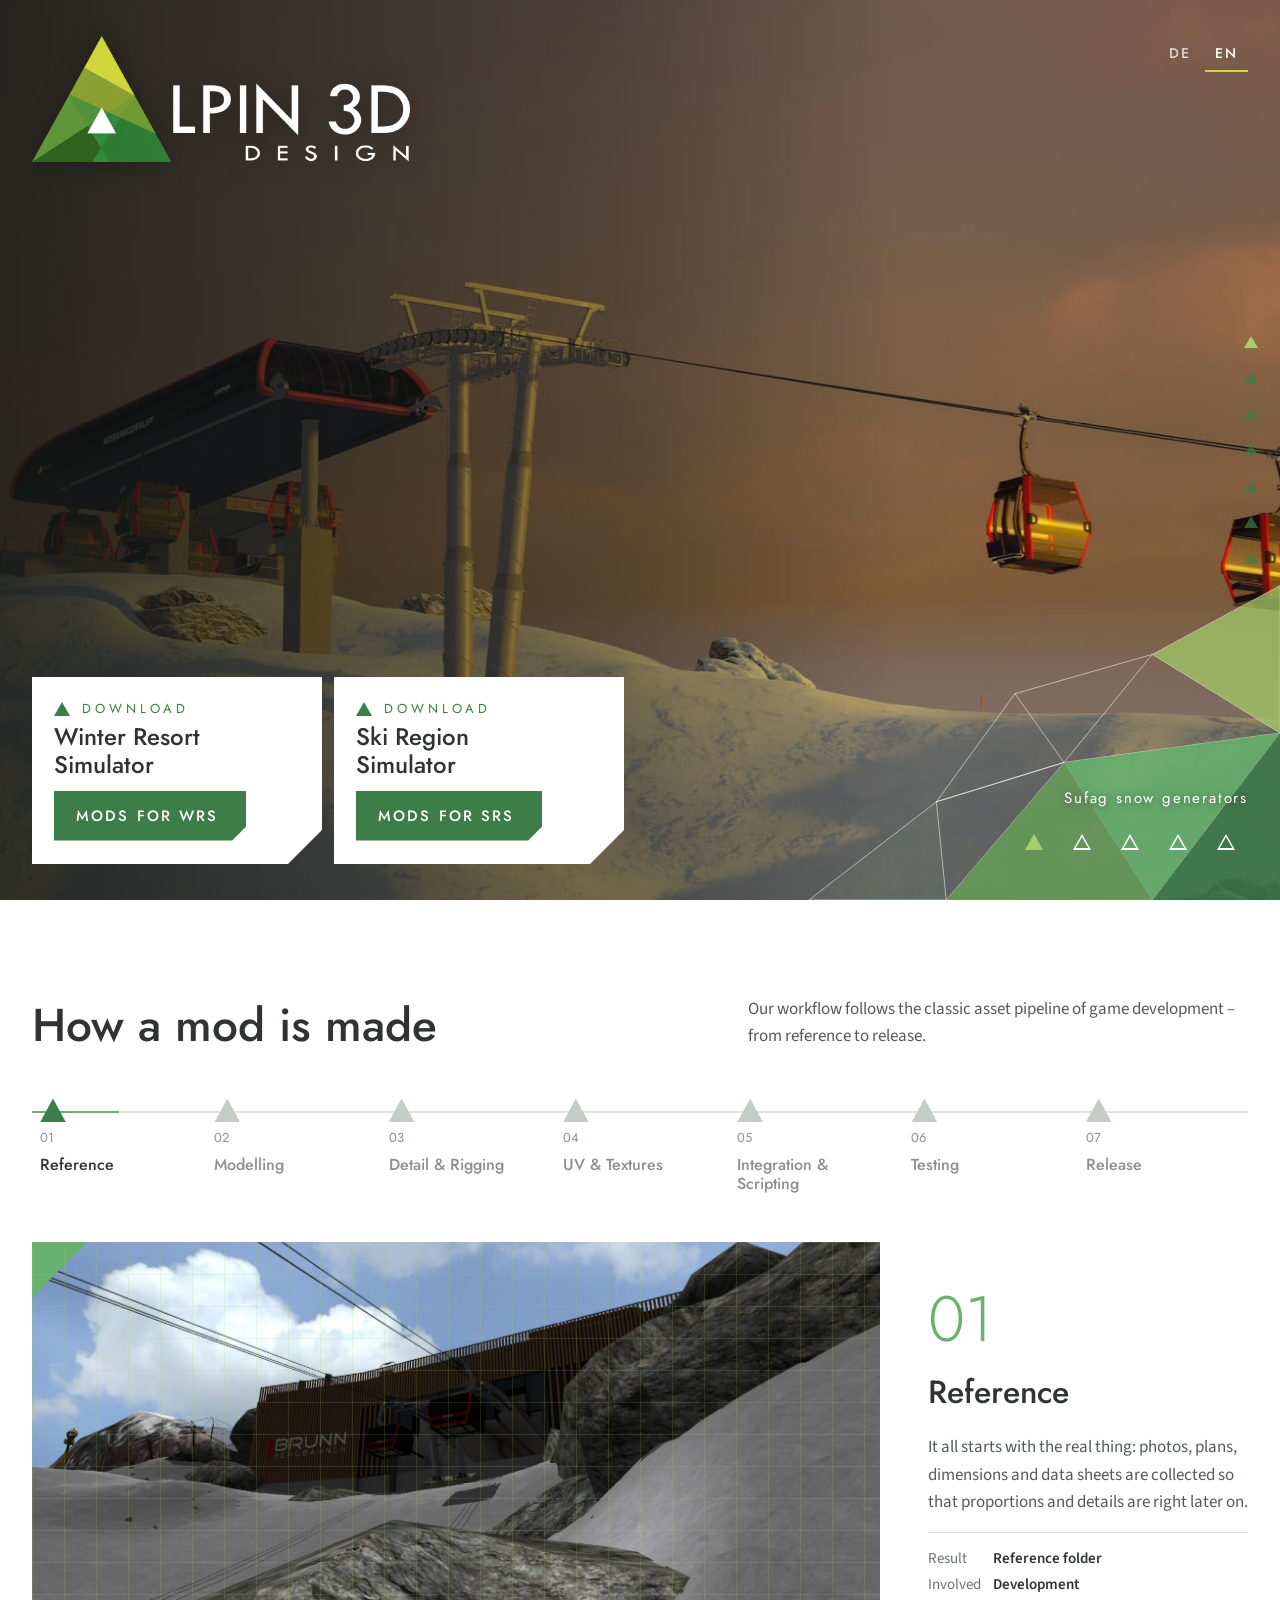
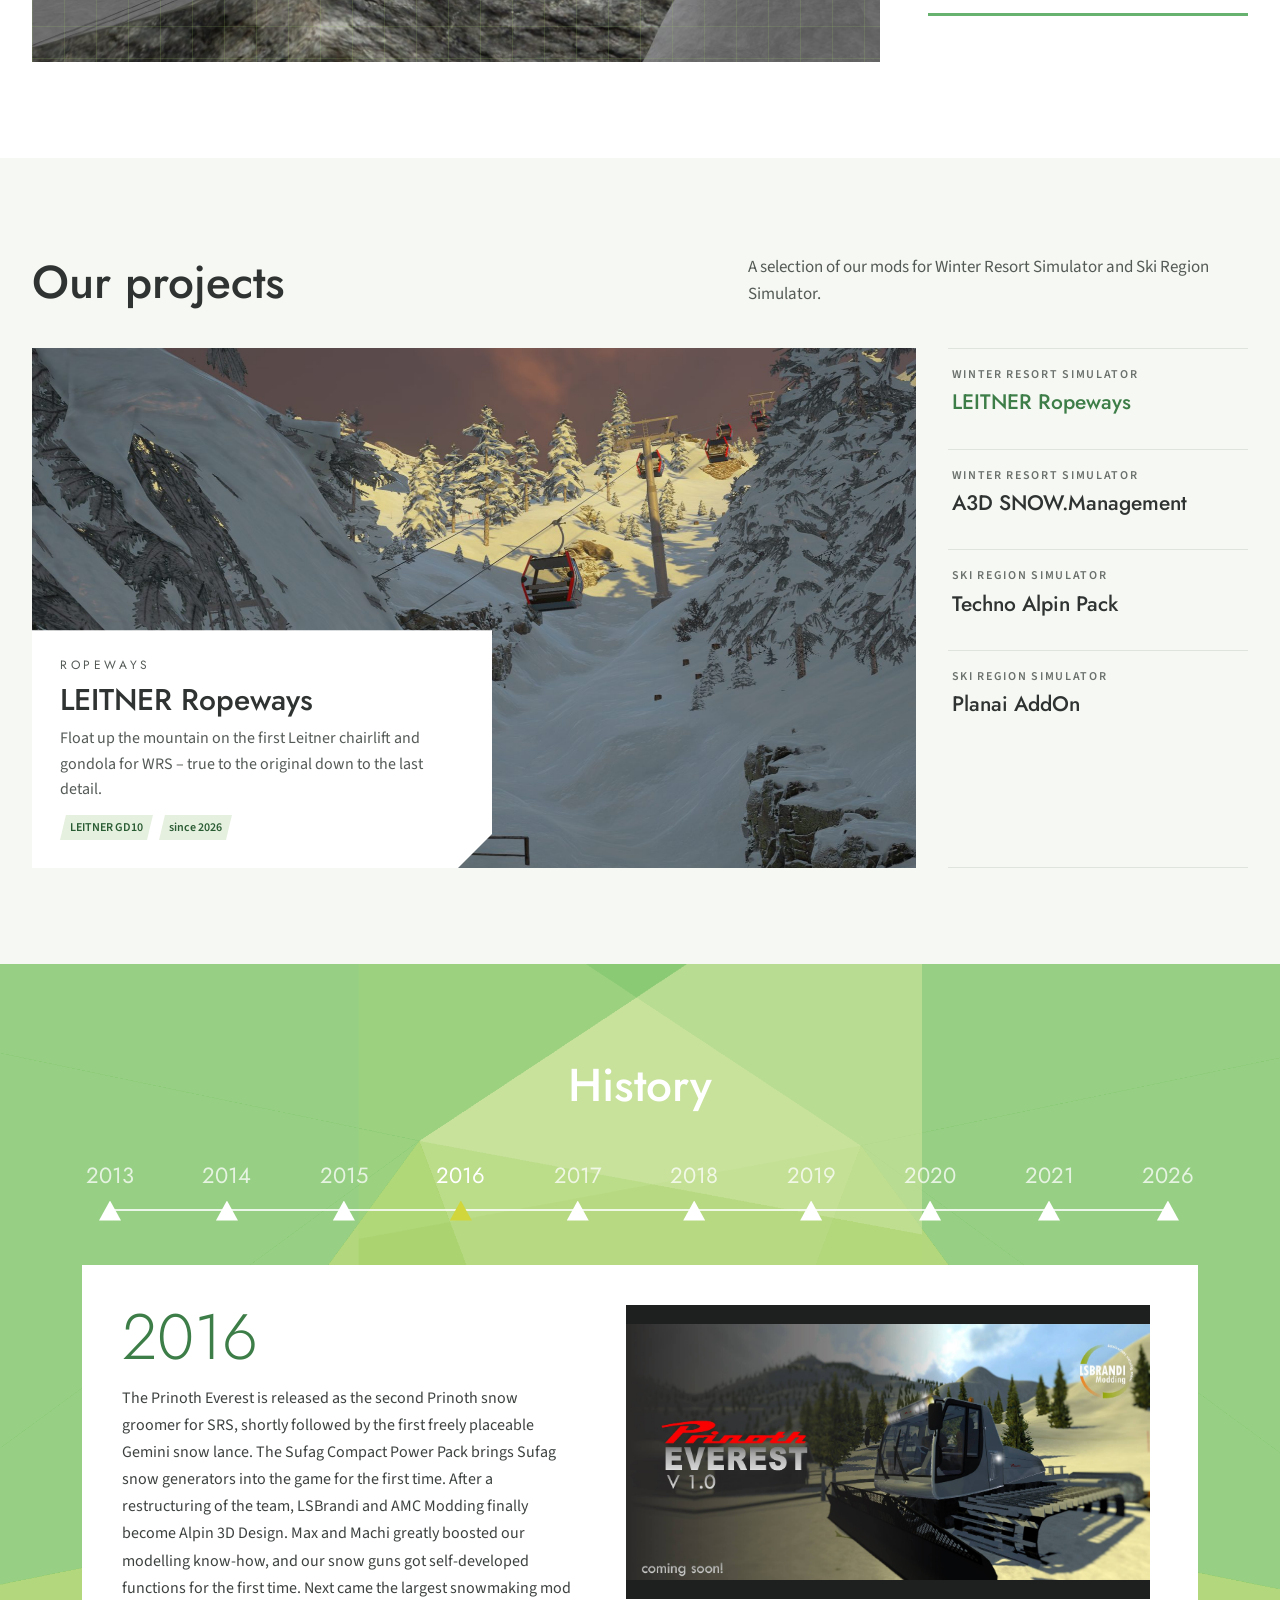
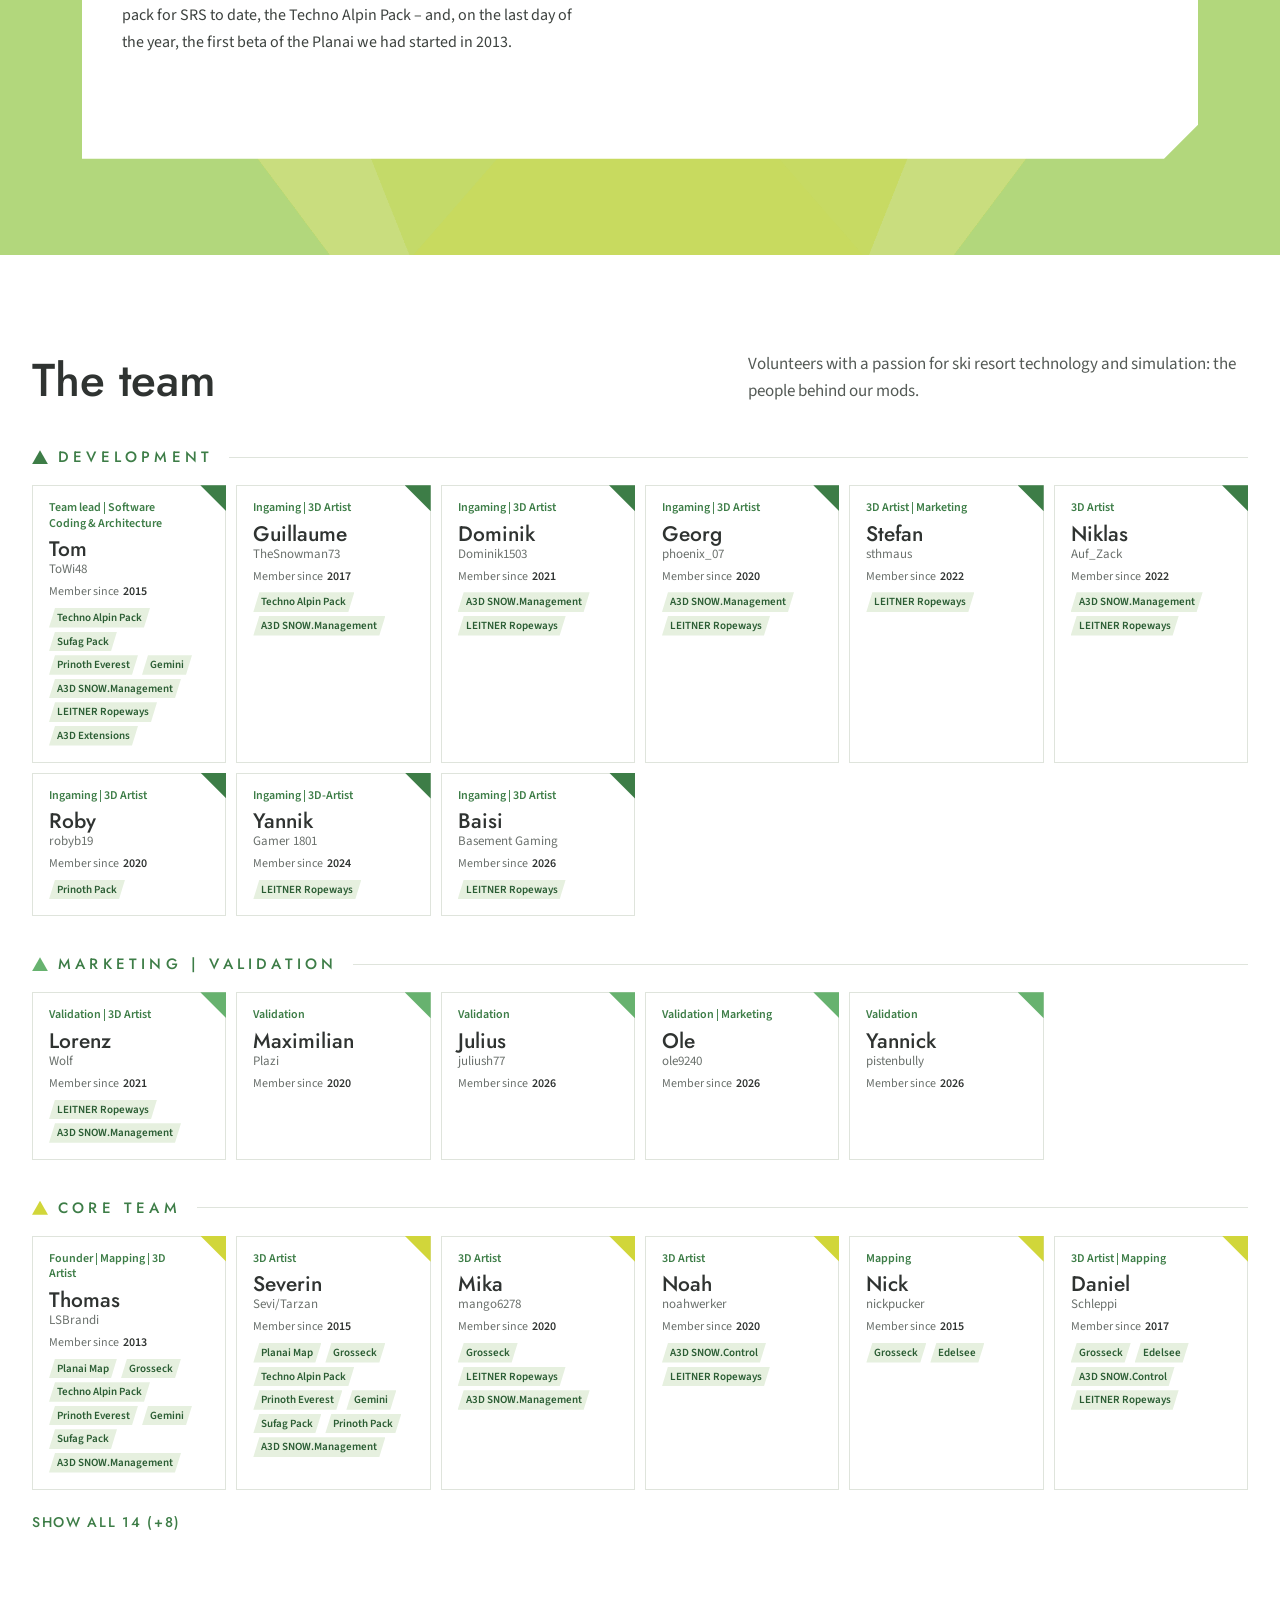
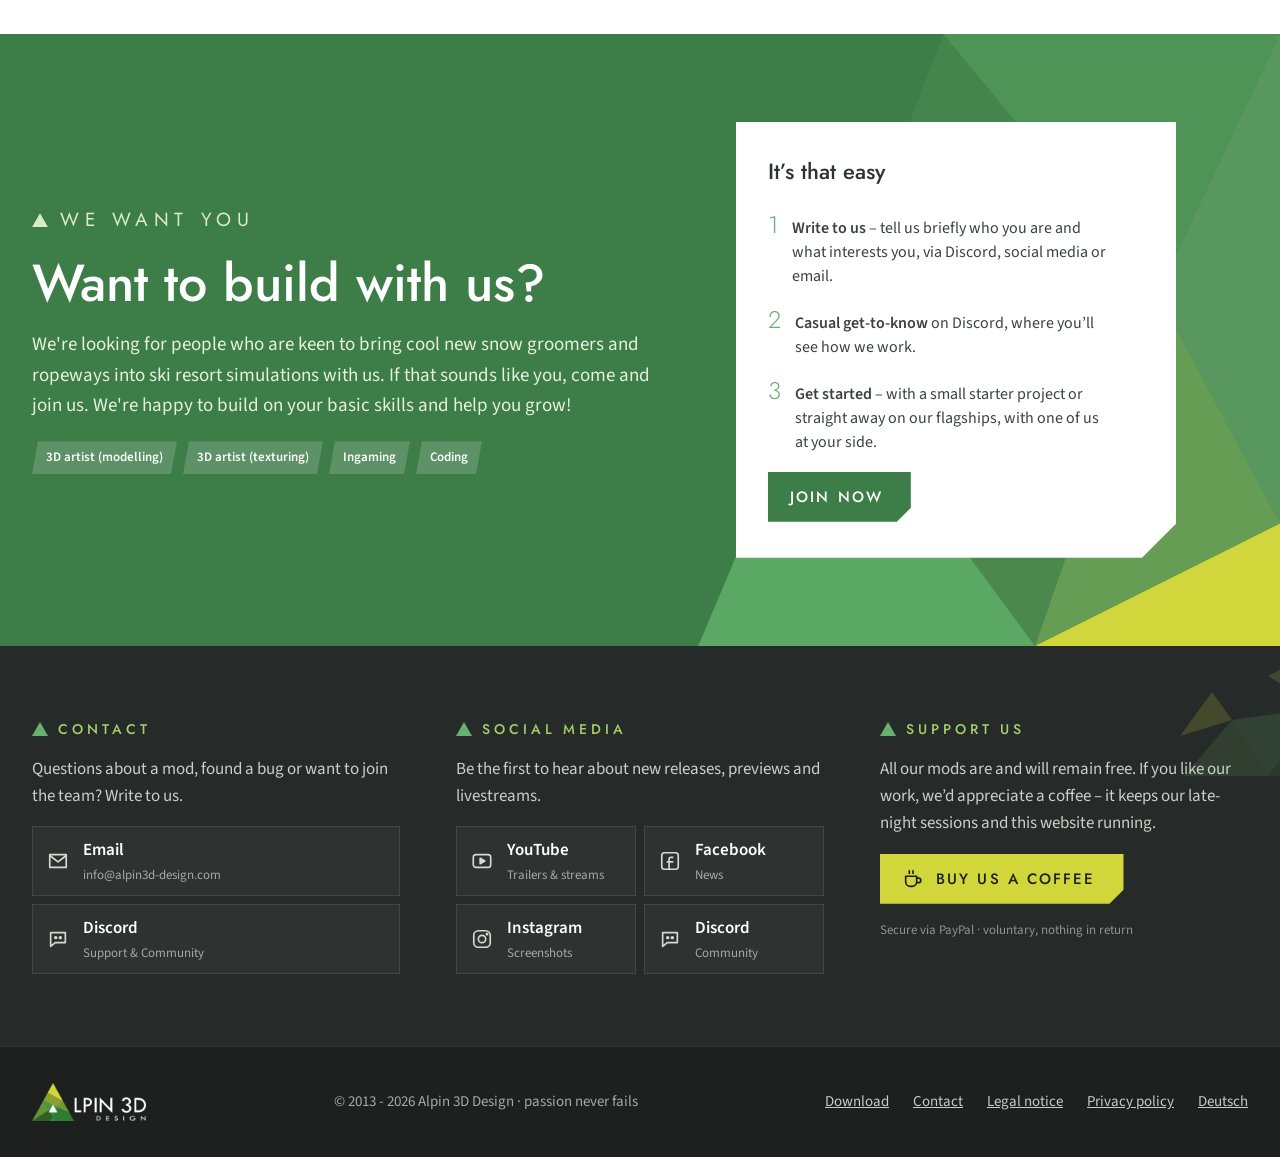
==== commit 00257d03: "Updated English version" ====
--- a/en/index.html
+++ b/en/index.html
@@ -810,6 +810,18 @@
                 </ul>
               </article>
               <article class="member">
+                <p class="member__role">Ingaming | 3D-Artist</p>
+                <h4>Yannik</h4>
+                <p class="member__nick">Gamer 1801</p>
+                <dl>
+                  <dt>Member since</dt>
+                  <dd>2024</dd>
+                </dl>
+                <ul class="tags">
+                  <li>LEITNER Ropeways</li>
+                </ul>
+              </article>
+              <article class="member">
                 <p class="member__role">Ingaming | 3D Artist</p>
                 <h4>Baisi</h4>
                 <p class="member__nick">Basement Gaming</p>
@@ -934,6 +946,19 @@
                 </ul>
               </article>
               <article class="member">
+                <p class="member__role">3D Artist</p>
+                <h4>Noah</h4>
+                <p class="member__nick">noahwerker</p>
+                <dl>
+                  <dt>Member since</dt>
+                  <dd>2020</dd>
+                </dl>
+                <ul class="tags">
+                  <li>A3D SNOW.Control</li>
+                  <li>LEITNER Ropeways</li>
+                </ul>
+              </article>
+              <article class="member">
                 <p class="member__role">Mapping</p>
                 <h4>Nick</h4>
                 <p class="member__nick">nickpucker</p>
@@ -957,19 +982,6 @@
                 <ul class="tags">
                   <li>Grosseck</li>
                   <li>Edelsee</li>
-                  <li>A3D SNOW.Control</li>
-                  <li>LEITNER Ropeways</li>
-                </ul>
-              </article>
-              <article class="member">
-                <p class="member__role">3D Artist</p>
-                <h4>Noah</h4>
-                <p class="member__nick">noahwerker</p>
-                <dl>
-                  <dt>Member since</dt>
-                  <dd>2020</dd>
-                </dl>
-                <ul class="tags">
                   <li>A3D SNOW.Control</li>
                   <li>LEITNER Ropeways</li>
                 </ul>
